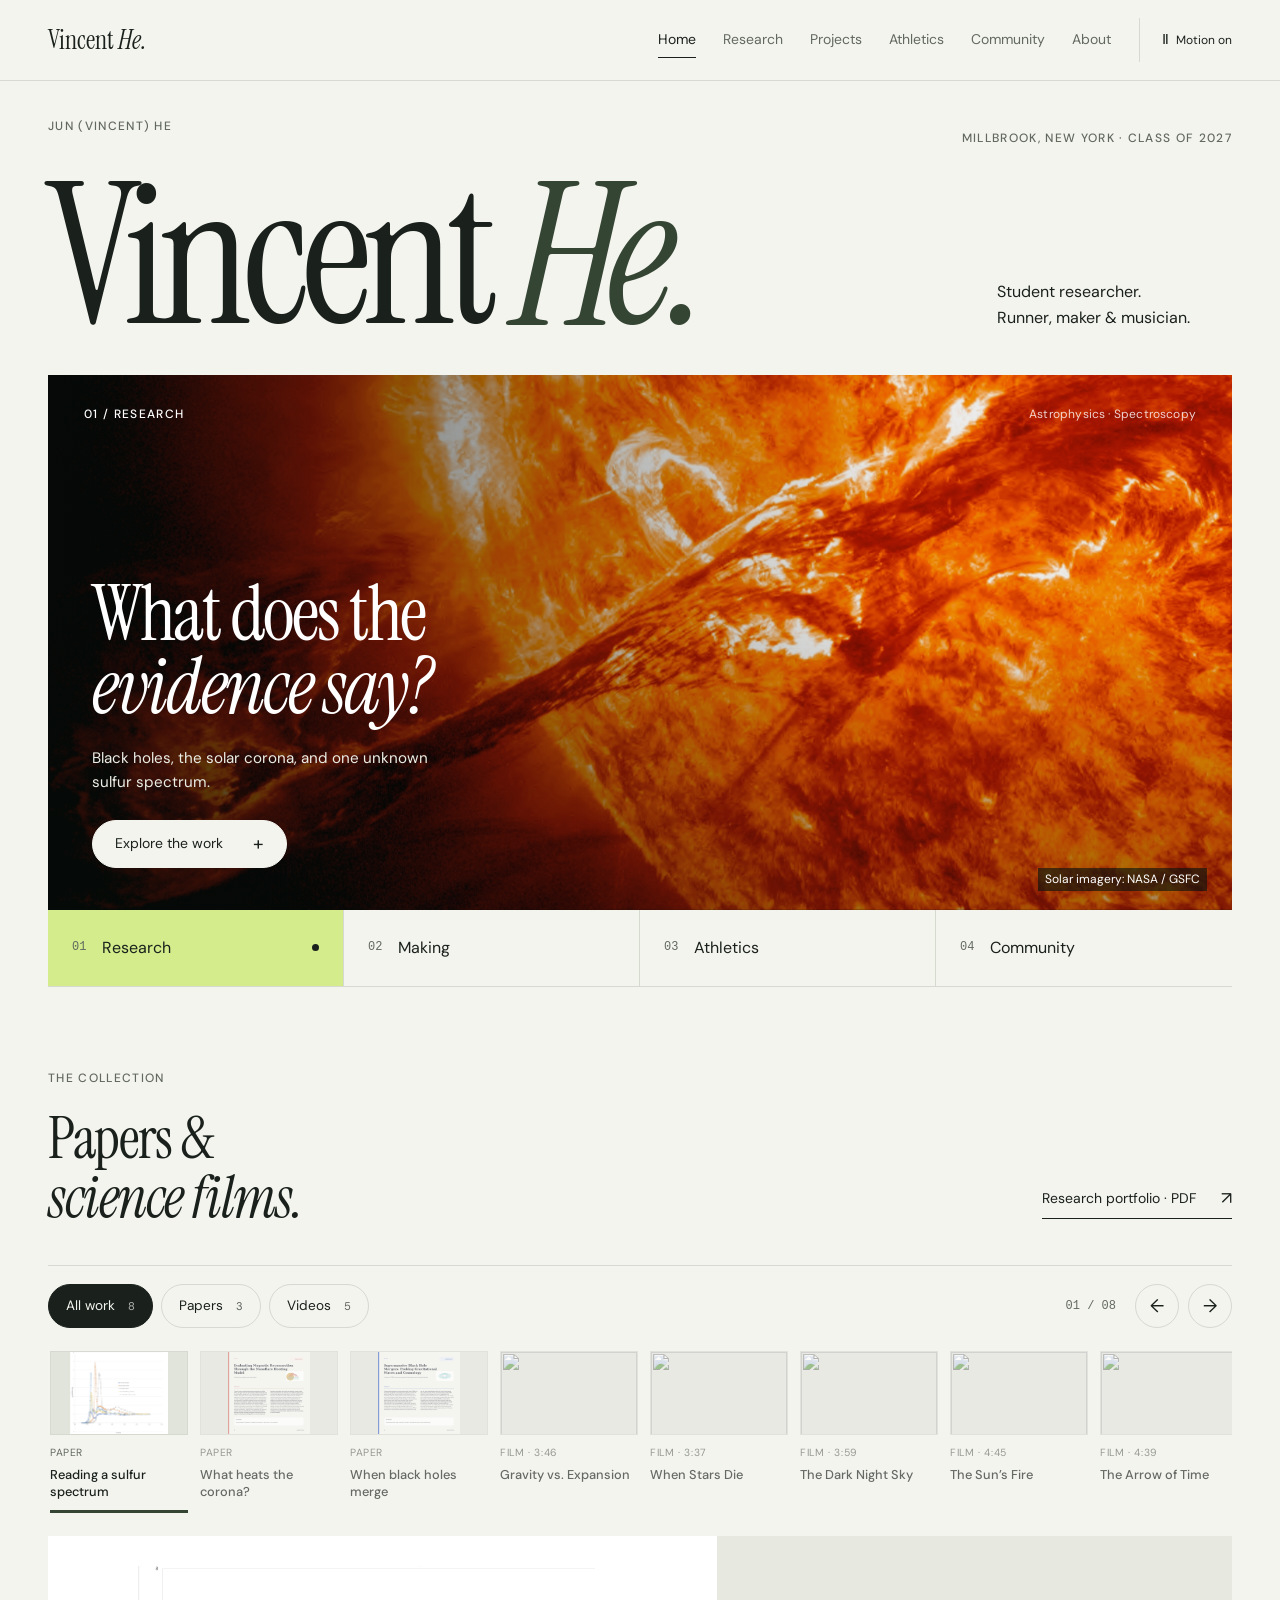
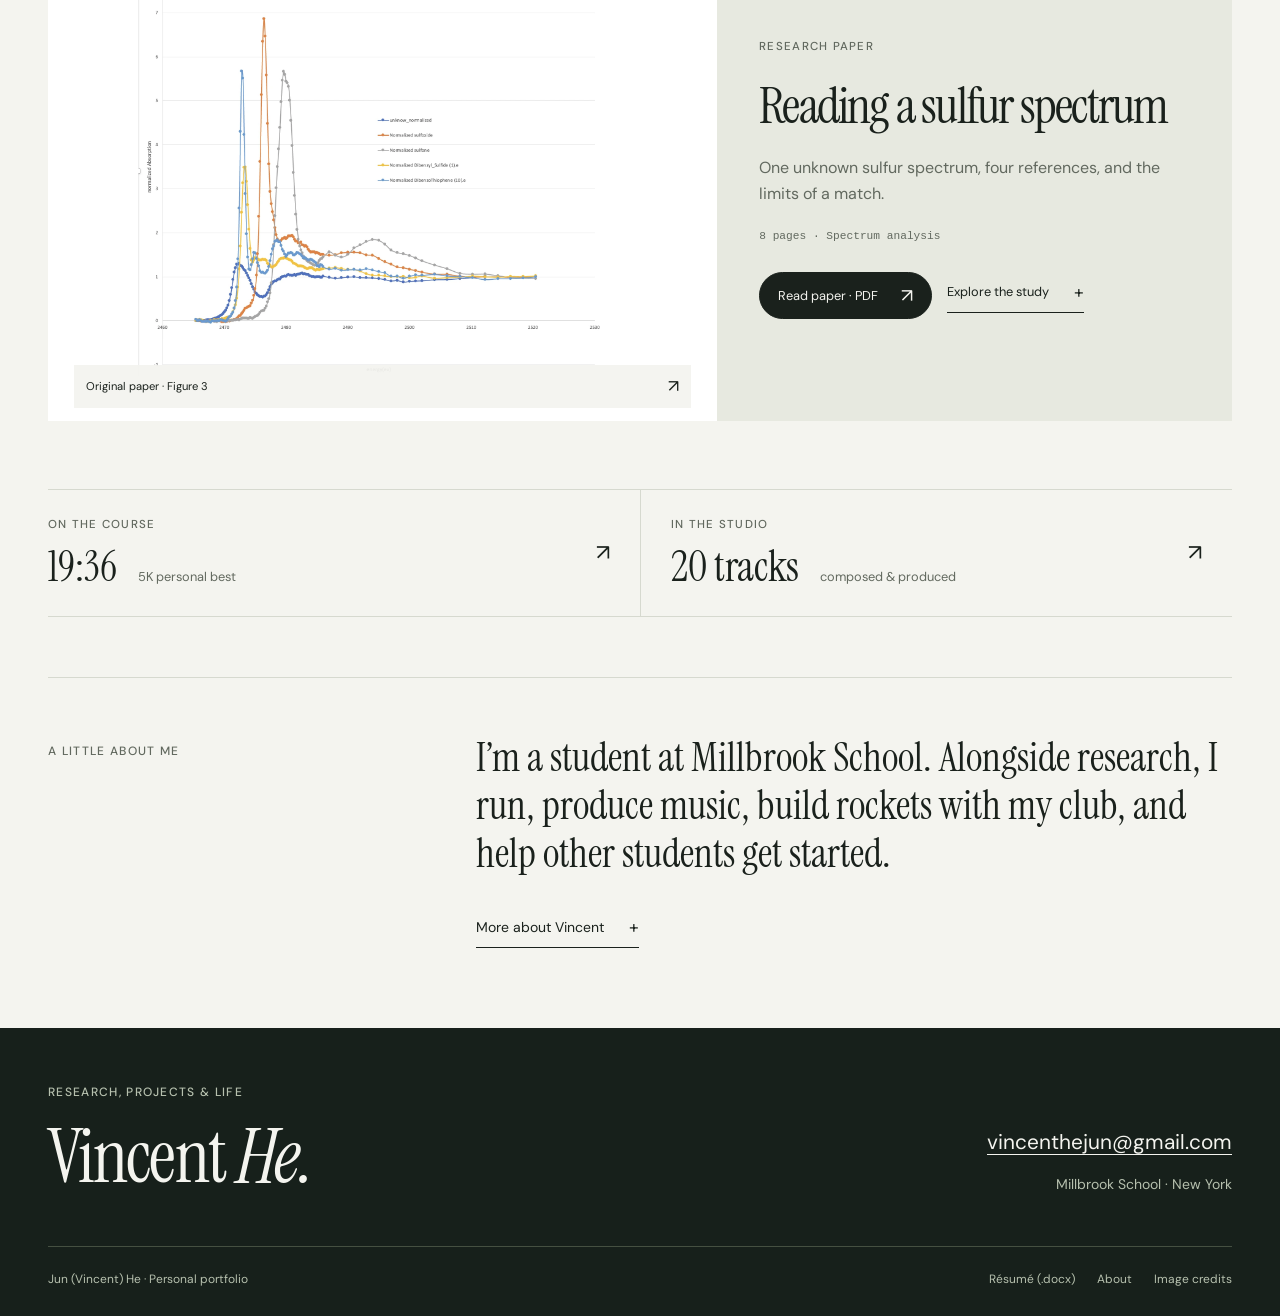
==== index.html @ 483286e5 "Publish Vincent He personal website" ====
<!doctype html>
<html lang="en"><head><meta charset="utf-8"><link rel="canonical" href="https://vincent-he-0525.github.io/"><meta property="og:url" content="https://vincent-he-0525.github.io/"><meta name="viewport" content="width=device-width,initial-scale=1"><meta name="referrer" content="strict-origin-when-cross-origin"><title>Vincent He — Research, Projects &amp; Life</title><meta name="description" content="Student researcher, runner, maker, and musician at Millbrook School. Explore Vincent He’s research, projects, athletics, and community."><meta name="theme-color" content="#17201b"><meta property="og:type" content="website"><meta property="og:title" content="Vincent He — Research, Projects &amp; Life"><meta property="og:description" content="Student researcher, runner, maker, and musician at Millbrook School. Explore Vincent He’s research, projects, athletics, and community."><meta name="twitter:card" content="summary"><meta name="twitter:title" content="Vincent He — Research, Projects &amp; Life"><meta name="twitter:description" content="Student researcher, runner, maker, and musician at Millbrook School. Explore Vincent He’s research, projects, athletics, and community."><link rel="icon" type="image/svg+xml" href="data:image/svg+xml,%3Csvg xmlns='http://www.w3.org/2000/svg' viewBox='0 0 32 32'%3E%3Crect width='32' height='32' fill='%2317201b'/%3E%3Cpath d='M7 8l9 17 9-17h-4l-5 10-5-10z' fill='%23fff'/%3E%3C/svg%3E"><link rel="stylesheet" href="assets/style.css?v=565037174444"><noscript><style>.nav{display:flex}.menu-toggle,.motion-toggle,.world-tabs,.pb-controls,.growth-replay,.process-tabs,.reference-tabs,.reference-hint,.work-rail,.gallery-toolbar,.video-play,.booklet-tabs,.diagnostic-tabs{display:none}.world-panel[hidden]{display:block!important;position:relative;min-height:440px}.world-panel:first-child{position:relative;min-height:440px}.world-stage{height:auto}.process-display [hidden],.reference-panels [hidden]{display:block!important}.reference-panel+.reference-panel{margin-top:20px}.work-panel[hidden],.booklet-pages [hidden],.weight-panels [hidden],.diagnostic-panels [hidden]{display:block!important}.work-panel+.work-panel{margin-top:30px}</style></noscript><script src="assets/main.js?v=88fb0fbd8e21" defer></script></head>
<body class="page-index"><a class="skip" href="#main">Skip to content</a><header class="site-header"><div class="wrap header-inner"><a class="brand" href="index.html" aria-label="Vincent He home">Vincent <span class="brand-mark">He.</span></a><nav id="navigation" class="nav" aria-label="Main navigation"><a href="index.html" aria-current="page">Home</a><a href="research.html">Research</a><a href="projects.html">Projects</a><a href="athletics.html">Athletics</a><a href="community.html">Community</a><a href="about.html">About</a></nav><div class="header-controls"><button class="motion-toggle" aria-pressed="true" aria-label="Motion"><span class="motion-icon" aria-hidden="true">Ⅱ</span>Motion on</button><button class="menu-toggle" aria-expanded="false" aria-controls="navigation">Menu</button></div></div><div class="scroll-progress" aria-hidden="true"></div></header>
<main id="main" class="wrap"><section class="intro-heading">
  <div class="intro-top"><p class="eyebrow">Jun (Vincent) He</p><p class="eyebrow">Millbrook, New York · Class of 2027</p></div>
  <div class="name-row"><h1>Vincent <em>He.</em></h1><p>Student researcher.<br> Runner, maker &amp; musician.</p></div>
</section>
<section class="world-switcher" data-tabs aria-label="Explore Vincent’s work and life">
  <div class="world-tabs" role="tablist" aria-label="Four parts of my life">
    <button id="tab-research" role="tab" aria-controls="world-research" aria-selected="true" tabindex="0"><span>01</span> Research <span class="tab-dot" aria-hidden="true"></span></button>
    <button id="tab-making" role="tab" aria-controls="world-making" aria-selected="false" tabindex="-1"><span>02</span> Making <span class="tab-dot" aria-hidden="true"></span></button>
    <button id="tab-athletics" role="tab" aria-controls="world-athletics" aria-selected="false" tabindex="-1"><span>03</span> Athletics <span class="tab-dot" aria-hidden="true"></span></button>
    <button id="tab-community" role="tab" aria-controls="world-community" aria-selected="false" tabindex="-1"><span>04</span> Community <span class="tab-dot" aria-hidden="true"></span></button>
  </div>
  <div class="world-stage">
    <div class="world-panel research-world" id="world-research" role="tabpanel" aria-labelledby="tab-research" data-panel>
      <img class="stage-image" src="assets/images/sun.jpg" alt="A solar filament erupts from the Sun in an extreme-ultraviolet image from NASA’s Solar Dynamics Observatory." width="1692" height="1342" fetchpriority="high">
      <div class="image-shade"></div><div class="stage-top"><span class="eyebrow">01 / Research</span><span class="stage-location">Astrophysics · Spectroscopy</span></div>
      <div class="stage-copy"><h2>What does the<br><em>evidence say?</em></h2><p>Black holes, the solar corona, and one unknown sulfur spectrum.</p><a class="pill light" href="#work">Explore the work <span aria-hidden="true">+</span></a></div>
      <a class="image-credit" href="https://svs.gsfc.nasa.gov/11095/" target="_blank" rel="noopener noreferrer">Solar imagery: NASA / GSFC</a>
    </div>
    <div class="world-panel making-world" id="world-making" role="tabpanel" aria-labelledby="tab-making" data-panel hidden>
      <img class="stage-image" src="assets/images/music.jpg" alt="Close-up of a synthesizer’s controls; editorial photograph, not Vincent’s equipment." width="1800" height="1200" loading="lazy"><div class="image-shade"></div>
      <div class="stage-top"><span class="eyebrow">02 / Making</span><span class="stage-location">Science media · Music · Rocketry</span></div>
      <div class="stage-copy"><h2>An idea.<br><em>Then a first take.</em></h2><p>Twenty original tracks. Science in pictures and sound. A rocket revised after testing.</p><a class="pill light" href="projects.html">Explore the projects <span aria-hidden="true">+</span></a></div><span class="image-credit">Editorial photograph · Oskar Kadaksoo / Unsplash</span>
    </div>
    <div class="world-panel athletics-world" id="world-athletics" role="tabpanel" aria-labelledby="tab-athletics" data-panel hidden>
      <img class="stage-image" src="assets/images/trail.jpg" alt="A gravel trail through a green forest; editorial photograph, not a documented training location." width="1800" height="1200" loading="lazy"><div class="image-shade"></div>
      <div class="stage-top"><span class="eyebrow">03 / Athletics</span><span class="stage-location">Cross country · Track · Squash</span></div>
      <div class="stage-copy"><h2>24:30.<br><em>Then 19:36.</em></h2><p>Two 5K personal bests, with 4 minutes and 54 seconds between them.</p><a class="pill light" href="athletics.html">Meet the runner <span aria-hidden="true">+</span></a></div><span class="image-credit">Editorial photograph · Cole Freeman / Unsplash</span>
    </div>
    <div class="world-panel community-world" id="world-community" role="tabpanel" aria-labelledby="tab-community" data-panel hidden>
      <div class="stage-top"><span class="eyebrow">04 / Community</span><span class="stage-location">A game is an easy introduction.</span></div>
      <div class="club-preview"><img src="assets/illustrations/card-table.svg" alt="" width="600" height="420" loading="lazy"><div><span>Card Game Club · Founder</span><strong>4 <i aria-hidden="true">→</i><span class="sr-only"> to </span>15</strong><span>members · 2 hours together each week</span></div></div>
      <div class="stage-copy"><h2>Room for<br><em>one more.</em></h2><p>A club I founded. Twelve students mentored. More ways to make people feel at home.</p><a class="pill dark" href="community.html">Meet the community <span aria-hidden="true">+</span></a></div>
    </div>
  </div>

</section>
<section class="work-section" id="work">
  <div class="collection-heading"><div><p class="eyebrow">The collection</p><h2>Papers &amp;<br><em>science films.</em></h2></div><a class="text-link" href="assets/papers/research-portfolio.pdf" target="_blank" rel="noopener noreferrer">Research portfolio · PDF <span aria-hidden="true">↗</span></a></div>
  <div class="work-gallery" data-work-gallery id="home-gallery">
    <div class="gallery-toolbar"><div class="work-filters" role="group" aria-label="Filter the collection"><button type="button" data-work-filter="all" aria-pressed="true">All work <span>8</span></button><button type="button" data-work-filter="paper" aria-pressed="false">Papers <span>3</span></button><button type="button" data-work-filter="video" aria-pressed="false">Videos <span>5</span></button></div><div class="gallery-paging"><span data-work-position aria-live="polite">01 / 08</span><button type="button" data-work-prev aria-label="Previous work">←</button><button type="button" data-work-next aria-label="Next work">→</button></div></div>
    <div class="work-rail" role="tablist" aria-label="Choose a work"><button type="button" class="work-tab" id="home-tab-xanes" role="tab" data-work-kind="paper" aria-controls="home-work-xanes" aria-selected="true" tabindex="0"><img src="assets/research/xanes-spectra.webp" alt="" loading="lazy" referrerpolicy="strict-origin-when-cross-origin"><span class="work-tab-type">Paper</span><strong>Reading a sulfur spectrum</strong></button><button type="button" class="work-tab" id="home-tab-solar" role="tab" data-work-kind="paper" aria-controls="home-work-solar" aria-selected="false" tabindex="-1"><img src="assets/research/portfolio-p4-nanoflare-heating.webp" alt="" loading="lazy" referrerpolicy="strict-origin-when-cross-origin"><span class="work-tab-type">Paper</span><strong>What heats the corona?</strong></button><button type="button" class="work-tab" id="home-tab-black-holes" role="tab" data-work-kind="paper" aria-controls="home-work-black-holes" aria-selected="false" tabindex="-1"><img src="assets/research/portfolio-p3-black-hole-mergers.webp" alt="" loading="lazy" referrerpolicy="strict-origin-when-cross-origin"><span class="work-tab-type">Paper</span><strong>When black holes merge</strong></button><button type="button" class="work-tab" id="home-tab-MFL04ZYWpHE" role="tab" data-work-kind="video" aria-controls="home-work-MFL04ZYWpHE" aria-selected="false" tabindex="-1"><img src="https://i.ytimg.com/vi/MFL04ZYWpHE/hq720.jpg?sqp=-oaymwEXCNAFEJQDSFryq4qpAwkIARUAAIhCGAE=&amp;rs=AOn4CLDVqcHOPNmhjOKudmAHovWBeuISzA" alt="" loading="lazy" referrerpolicy="strict-origin-when-cross-origin"><span class="work-tab-type">Film · 3:46</span><strong>Gravity vs. Expansion</strong></button><button type="button" class="work-tab" id="home-tab-fX_-sJfL0zs" role="tab" data-work-kind="video" aria-controls="home-work-fX_-sJfL0zs" aria-selected="false" tabindex="-1"><img src="https://i.ytimg.com/vi/fX_-sJfL0zs/hq720.jpg?sqp=-oaymwEXCNAFEJQDSFryq4qpAwkIARUAAIhCGAE=&amp;rs=AOn4CLDP_yySkdeO4PRnfxbok_JQVr_d4Q" alt="" loading="lazy" referrerpolicy="strict-origin-when-cross-origin"><span class="work-tab-type">Film · 3:37</span><strong>When Stars Die</strong></button><button type="button" class="work-tab" id="home-tab-S23_kJNcQvM" role="tab" data-work-kind="video" aria-controls="home-work-S23_kJNcQvM" aria-selected="false" tabindex="-1"><img src="https://i.ytimg.com/vi/S23_kJNcQvM/hq720.jpg?sqp=-oaymwEXCNAFEJQDSFryq4qpAwkIARUAAIhCGAE=&amp;rs=AOn4CLD0sfFbQiQGq2eXkObxJfuuKsEz-g" alt="" loading="lazy" referrerpolicy="strict-origin-when-cross-origin"><span class="work-tab-type">Film · 3:59</span><strong>The Dark Night Sky</strong></button><button type="button" class="work-tab" id="home-tab-veRBWvaCELc" role="tab" data-work-kind="video" aria-controls="home-work-veRBWvaCELc" aria-selected="false" tabindex="-1"><img src="https://i.ytimg.com/vi/veRBWvaCELc/hq720.jpg?sqp=-oaymwEXCNAFEJQDSFryq4qpAwkIARUAAIhCGAE=&amp;rs=AOn4CLBQgDtCnrHjPNq9DoUeXlfkCEhEGQ" alt="" loading="lazy" referrerpolicy="strict-origin-when-cross-origin"><span class="work-tab-type">Film · 4:45</span><strong>The Sun’s Fire</strong></button><button type="button" class="work-tab" id="home-tab-xz0bvIJrhag" role="tab" data-work-kind="video" aria-controls="home-work-xz0bvIJrhag" aria-selected="false" tabindex="-1"><img src="https://i.ytimg.com/vi/xz0bvIJrhag/hq720.jpg?sqp=-oaymwEXCNAFEJQDSFryq4qpAwkIARUAAIhCGAE=&amp;rs=AOn4CLCVygusqlDQN9s4i3fcFXf5eKbfQA" alt="" loading="lazy" referrerpolicy="strict-origin-when-cross-origin"><span class="work-tab-type">Film · 4:39</span><strong>The Arrow of Time</strong></button></div>
    <div class="work-stage"><div class="work-panel paper-work" id="home-work-xanes" role="tabpanel" aria-labelledby="home-tab-xanes" tabindex="0">
      <div class="work-media plot-media"><a class="paper-preview" href="research-xanes.html" aria-label="Explore Reading a sulfur spectrum"><img src="assets/research/xanes-spectra.webp" alt="Normalized spectra reproduced from Figure 3 of Vincent’s XANES paper." loading="lazy"><span class="preview-cue">Original paper · Figure 3 <b aria-hidden="true">↗</b></span></a></div>
      <div class="work-copy"><p class="eyebrow">Research paper</p><h3>Reading a sulfur spectrum</h3><p>One unknown sulfur spectrum, four references, and the limits of a match.</p><span class="work-meta">8 pages · Spectrum analysis</span><div class="work-actions"><a class="pill dark" href="assets/papers/xanes.pdf" target="_blank" rel="noopener noreferrer">Read paper · PDF <span aria-hidden="true">↗</span></a><a class="text-link" href="research-xanes.html">Explore the study <span aria-hidden="true">+</span></a></div></div>
    </div><div class="work-panel paper-work" id="home-work-solar" role="tabpanel" aria-labelledby="home-tab-solar" tabindex="0" hidden>
      <div class="work-media "><a class="paper-preview" href="research-solar.html" aria-label="Explore What heats the corona?"><img src="assets/research/portfolio-p4-nanoflare-heating.webp" alt="Original research portfolio page for What heats the corona?." loading="lazy"><span class="preview-cue">Research portfolio · Original page <b aria-hidden="true">↗</b></span></a></div>
      <div class="work-copy"><p class="eyebrow">Research paper</p><h3>What heats the corona?</h3><p>Three studies connect predicted nanoflares with the Sun’s observed heating and cooling.</p><span class="work-meta">8 pages · Evidence review</span><div class="work-actions"><a class="pill dark" href="assets/papers/solar.pdf" target="_blank" rel="noopener noreferrer">Read paper · PDF <span aria-hidden="true">↗</span></a><a class="text-link" href="research-solar.html">Explore the study <span aria-hidden="true">+</span></a></div></div>
    </div><div class="work-panel paper-work" id="home-work-black-holes" role="tabpanel" aria-labelledby="home-tab-black-holes" tabindex="0" hidden>
      <div class="work-media "><a class="paper-preview" href="research-black-holes.html" aria-label="Explore When black holes merge"><img src="assets/research/portfolio-p3-black-hole-mergers.webp" alt="Original research portfolio page for When black holes merge." loading="lazy"><span class="preview-cue">Research portfolio · Original page <b aria-hidden="true">↗</b></span></a></div>
      <div class="work-copy"><p class="eyebrow">Research paper</p><h3>When black holes merge</h3><p>Black-hole mergers, gravitational waves, and the search for complementary signals.</p><span class="work-meta">6 pages · Literature review</span><div class="work-actions"><a class="pill dark" href="assets/papers/black-holes.pdf" target="_blank" rel="noopener noreferrer">Read paper · PDF <span aria-hidden="true">↗</span></a><a class="text-link" href="research-black-holes.html">Explore the study <span aria-hidden="true">+</span></a></div></div>
    </div><div class="work-panel video-work" id="home-work-MFL04ZYWpHE" role="tabpanel" aria-labelledby="home-tab-MFL04ZYWpHE" tabindex="0" hidden>
      <div class="work-media "><div class="video-frame" data-video-frame><img src="https://i.ytimg.com/vi/MFL04ZYWpHE/hq720.jpg?sqp=-oaymwEXCNAFEJQDSFryq4qpAwkIARUAAIhCGAE=&amp;rs=AOn4CLDVqcHOPNmhjOKudmAHovWBeuISzA" alt="YouTube cover for Episode 5 : “Why Doesn’t the Universe Collapse? The Mystery of Gravity vs. Expansion”" loading="lazy" referrerpolicy="strict-origin-when-cross-origin"><button type="button" class="video-play" data-video-id="MFL04ZYWpHE" data-video-title="Gravity vs. Expansion" aria-label="Play Gravity vs. Expansion"><span aria-hidden="true">▶</span> Play film</button></div></div>
      <div class="work-copy"><p class="eyebrow">Nebula Mind / Science film</p><h3>Gravity vs. Expansion</h3><p>Why the universe expands despite gravity.</p><span class="work-meta">3:46 · Cosmology</span><div class="work-actions"><a class="pill light" href="https://www.youtube.com/watch?v=MFL04ZYWpHE" target="_blank" rel="noopener noreferrer">Watch on YouTube <span aria-hidden="true">↗</span></a><a class="text-link" href="https://www.youtube.com/@astrophysics-r5o" target="_blank" rel="noopener noreferrer">Visit the channel <span aria-hidden="true">↗</span></a></div></div>
    </div><div class="work-panel video-work" id="home-work-fX_-sJfL0zs" role="tabpanel" aria-labelledby="home-tab-fX_-sJfL0zs" tabindex="0" hidden>
      <div class="work-media "><div class="video-frame" data-video-frame><img src="https://i.ytimg.com/vi/fX_-sJfL0zs/hq720.jpg?sqp=-oaymwEXCNAFEJQDSFryq4qpAwkIARUAAIhCGAE=&amp;rs=AOn4CLDP_yySkdeO4PRnfxbok_JQVr_d4Q" alt="YouTube cover for Episode 4: When Stars Remember Their Own Death" loading="lazy" referrerpolicy="strict-origin-when-cross-origin"><button type="button" class="video-play" data-video-id="fX_-sJfL0zs" data-video-title="When Stars Die" aria-label="Play When Stars Die"><span aria-hidden="true">▶</span> Play film</button></div></div>
      <div class="work-copy"><p class="eyebrow">Nebula Mind / Science film</p><h3>When Stars Die</h3><p>Stellar death, cosmic cycles, and what remains.</p><span class="work-meta">3:37 · Stellar evolution</span><div class="work-actions"><a class="pill light" href="https://www.youtube.com/watch?v=fX_-sJfL0zs" target="_blank" rel="noopener noreferrer">Watch on YouTube <span aria-hidden="true">↗</span></a><a class="text-link" href="https://www.youtube.com/@astrophysics-r5o" target="_blank" rel="noopener noreferrer">Visit the channel <span aria-hidden="true">↗</span></a></div></div>
    </div><div class="work-panel video-work" id="home-work-S23_kJNcQvM" role="tabpanel" aria-labelledby="home-tab-S23_kJNcQvM" tabindex="0" hidden>
      <div class="work-media "><div class="video-frame" data-video-frame><img src="https://i.ytimg.com/vi/S23_kJNcQvM/hq720.jpg?sqp=-oaymwEXCNAFEJQDSFryq4qpAwkIARUAAIhCGAE=&amp;rs=AOn4CLD0sfFbQiQGq2eXkObxJfuuKsEz-g" alt="YouTube cover for Episode 3: The Darkness Between the Stars-----Olbers’ Paradox" loading="lazy" referrerpolicy="strict-origin-when-cross-origin"><button type="button" class="video-play" data-video-id="S23_kJNcQvM" data-video-title="The Dark Night Sky" aria-label="Play The Dark Night Sky"><span aria-hidden="true">▶</span> Play film</button></div></div>
      <div class="work-copy"><p class="eyebrow">Nebula Mind / Science film</p><h3>The Dark Night Sky</h3><p>Olbers’ paradox and an expanding universe.</p><span class="work-meta">3:59 · Cosmology</span><div class="work-actions"><a class="pill light" href="https://www.youtube.com/watch?v=S23_kJNcQvM" target="_blank" rel="noopener noreferrer">Watch on YouTube <span aria-hidden="true">↗</span></a><a class="text-link" href="https://www.youtube.com/@astrophysics-r5o" target="_blank" rel="noopener noreferrer">Visit the channel <span aria-hidden="true">↗</span></a></div></div>
    </div><div class="work-panel video-work" id="home-work-veRBWvaCELc" role="tabpanel" aria-labelledby="home-tab-veRBWvaCELc" tabindex="0" hidden>
      <div class="work-media "><div class="video-frame" data-video-frame><img src="https://i.ytimg.com/vi/veRBWvaCELc/hq720.jpg?sqp=-oaymwEXCNAFEJQDSFryq4qpAwkIARUAAIhCGAE=&amp;rs=AOn4CLBQgDtCnrHjPNq9DoUeXlfkCEhEGQ" alt="YouTube cover for Episode 2: Where Does the Sun’s Fire Come From? | Looking Up Thinking Deep Ep. 2" loading="lazy" referrerpolicy="strict-origin-when-cross-origin"><button type="button" class="video-play" data-video-id="veRBWvaCELc" data-video-title="The Sun’s Fire" aria-label="Play The Sun’s Fire"><span aria-hidden="true">▶</span> Play film</button></div></div>
      <div class="work-copy"><p class="eyebrow">Nebula Mind / Science film</p><h3>The Sun’s Fire</h3><p>How nuclear fusion powers our nearest star.</p><span class="work-meta">4:45 · Solar physics</span><div class="work-actions"><a class="pill light" href="https://www.youtube.com/watch?v=veRBWvaCELc" target="_blank" rel="noopener noreferrer">Watch on YouTube <span aria-hidden="true">↗</span></a><a class="text-link" href="https://www.youtube.com/@astrophysics-r5o" target="_blank" rel="noopener noreferrer">Visit the channel <span aria-hidden="true">↗</span></a></div></div>
    </div><div class="work-panel video-work" id="home-work-xz0bvIJrhag" role="tabpanel" aria-labelledby="home-tab-xz0bvIJrhag" tabindex="0" hidden>
      <div class="work-media "><div class="video-frame" data-video-frame><img src="https://i.ytimg.com/vi/xz0bvIJrhag/hq720.jpg?sqp=-oaymwEXCNAFEJQDSFryq4qpAwkIARUAAIhCGAE=&amp;rs=AOn4CLCVygusqlDQN9s4i3fcFXf5eKbfQA" alt="YouTube cover for Episode 1: Time Beneath the Stars: A Journey Through Entropy and Thought" loading="lazy" referrerpolicy="strict-origin-when-cross-origin"><button type="button" class="video-play" data-video-id="xz0bvIJrhag" data-video-title="The Arrow of Time" aria-label="Play The Arrow of Time"><span aria-hidden="true">▶</span> Play film</button></div></div>
      <div class="work-copy"><p class="eyebrow">Nebula Mind / Science film</p><h3>The Arrow of Time</h3><p>Entropy, causality, and why time moves forward.</p><span class="work-meta">4:39 · Entropy</span><div class="work-actions"><a class="pill light" href="https://www.youtube.com/watch?v=xz0bvIJrhag" target="_blank" rel="noopener noreferrer">Watch on YouTube <span aria-hidden="true">↗</span></a><a class="text-link" href="https://www.youtube.com/@astrophysics-r5o" target="_blank" rel="noopener noreferrer">Visit the channel <span aria-hidden="true">↗</span></a></div></div>
    </div></div>
  </div>
</section>
<section class="life-links" aria-label="Beyond the research"><a href="athletics.html"><span class="eyebrow">On the course</span><strong>19:36 <small>5K personal best</small></strong><span aria-hidden="true">↗</span></a><a href="projects.html#music"><span class="eyebrow">In the studio</span><strong>20 tracks <small>composed &amp; produced</small></strong><span aria-hidden="true">↗</span></a></section>
<section class="home-note" data-reveal><span class="eyebrow">A little about me</span><p>I’m a student at Millbrook School. Alongside research, I run, produce music, build rockets with my club, and help other students get started.</p><a class="text-link" href="about.html">More about Vincent <span aria-hidden="true">+</span></a></section>
</main><footer class="site-footer"><div class="wrap"><div class="footer-main"><div><p class="eyebrow">Research, projects &amp; life</p><h2>Vincent <em>He.</em></h2></div><div class="footer-contact"><a href="mailto:vincenthejun@gmail.com">vincenthejun@gmail.com</a><p>Millbrook School · New York</p></div></div><div class="footer-inner"><span>Jun (Vincent) He · Personal portfolio</span><div class="footer-links"><a href="assets/vincent-he-resume.docx" download>Résumé (.docx)</a><a href="about.html">About</a><a href="about.html#image-credits">Image credits</a></div></div></div></footer></body></html>
---- assets/style.css ----
@font-face{font-family:DM Sans;src:url('fonts/dm-sans-400.ttf') format('truetype');font-style:normal;font-weight:400;font-display:swap}@font-face{font-family:DM Sans;src:url('fonts/dm-sans-500.ttf') format('truetype');font-style:normal;font-weight:500;font-display:swap}@font-face{font-family:DM Sans;src:url('fonts/dm-sans-600.ttf') format('truetype');font-style:normal;font-weight:600;font-display:swap}@font-face{font-family:Instrument Serif;src:url('fonts/instrument-serif-normal.ttf') format('truetype');font-style:normal;font-weight:400;font-display:swap}@font-face{font-family:Instrument Serif;src:url('fonts/instrument-serif-italic.ttf') format('truetype');font-style:italic;font-weight:400;font-display:swap}
:root{--paper:#f4f4ef;--white:#fff;--ink:#1a211c;--muted:#62695f;--line:#d6d9cf;--accent:#d4ec8b;--green:#354534;--dark:#17201b;--serif:'Instrument Serif',Georgia,serif;--sans:'DM Sans',Arial,sans-serif;--mono:ui-monospace,SFMono-Regular,Consolas,monospace}
*{box-sizing:border-box}html{scroll-behavior:smooth;scroll-padding-top:100px}body{margin:0;color:var(--ink);background:var(--paper);font-family:var(--sans);font-size:16px;line-height:1.65;-webkit-font-smoothing:antialiased}h1,h2,h3,p,figure{margin:0}h1,h2,h3{font-weight:400;line-height:1.02}h1,h2{font-family:var(--serif);letter-spacing:-.025em}h3{font-family:var(--sans);letter-spacing:-.035em}p+p{margin-top:1em}h2{font-size:clamp(2.75rem,5vw,5rem)}em{font-weight:400}a{color:inherit;text-underline-offset:5px;text-decoration-thickness:1px}button{font:inherit;color:inherit;cursor:pointer}img{display:block;width:100%;height:100%;object-fit:cover}button,a,input{touch-action:manipulation;-webkit-tap-highlight-color:transparent}a:focus-visible,button:focus-visible,summary:focus-visible{outline:2px solid #66843c;outline-offset:6px}button:disabled{cursor:default}::selection{background:var(--accent);color:var(--ink)}[hidden]{display:none!important}.wrap{width:min(1360px,calc(100% - 96px));margin:auto}.skip{position:fixed;top:-80px;left:20px;background:var(--white);padding:10px 20px;z-index:200}.skip:focus{top:10px}.site-header{position:sticky;top:0;background:rgba(244,244,239,.96);backdrop-filter:blur(16px);z-index:50;border-bottom:1px solid var(--line)}.header-inner{display:flex;align-items:center;min-height:80px;gap:28px}.brand{font:1.65rem var(--serif);text-decoration:none;white-space:nowrap;margin-right:auto}.brand-mark{font-style:italic}.nav{display:flex;align-items:center;gap:27px}.nav a{font-size:.875rem;text-decoration:none;color:var(--muted);padding:12px 0;position:relative;white-space:nowrap}.nav a:after{content:'';position:absolute;left:0;bottom:6px;width:100%;height:1px;background:var(--ink);transform:scaleX(0);transform-origin:left;transition:transform .25s}.nav a:hover:after,.nav a[aria-current=page]:after{transform:scaleX(1)}.nav a[aria-current=page]{color:var(--ink)}.header-controls{display:flex;gap:15px;align-items:center}.motion-toggle{background:none;border:0;border-left:1px solid var(--line);padding:8px 0 8px 22px;font-size:.75rem;min-height:44px;white-space:nowrap}.motion-icon{display:inline-block;margin-right:7px;font-size:.9rem}.menu-toggle{display:none;min-height:44px;background:none;border:0;padding:10px 5px;font-size:.875rem}.scroll-progress{position:absolute;bottom:-1px;left:0;height:2px;background:var(--green);width:100%;transform:scaleX(0);transform-origin:left;pointer-events:none}.eyebrow{text-transform:uppercase;font-size:.75rem;letter-spacing:.11em;line-height:1.5;font-weight:500}.intro-heading{padding:36px 0 35px}.intro-top{display:flex;justify-content:space-between;color:var(--muted)}.name-row{display:flex;align-items:flex-end;justify-content:space-between;gap:45px;margin-top:27px}.name-row h1{font-size:clamp(6rem,15.4vw,14rem);line-height:.84;white-space:nowrap;letter-spacing:-.045em}.name-row h1 em{color:var(--green)}.name-row>p{font-size:1rem;line-height:1.65;min-width:235px;padding-bottom:8px}.world-stage{position:relative;height:535px;overflow:hidden;background:#121513}.world-panel{position:absolute;inset:0;isolation:isolate;color:#fff}.stage-image{position:absolute;inset:0;z-index:-3;object-position:center 43%;will-change:transform}.research-world .stage-image{object-position:center 40%}.image-shade{position:absolute;inset:0;z-index:-2;background:linear-gradient(90deg,rgba(7,12,9,.72),rgba(7,12,9,.08) 72%),linear-gradient(0deg,rgba(7,12,9,.3),transparent 55%)}.stage-top{display:flex;justify-content:space-between;align-items:center;gap:25px;position:absolute;left:36px;right:36px;top:30px;z-index:2}.stage-top .eyebrow{font-size:.75rem}.stage-location{font-size:.75rem;letter-spacing:.015em;opacity:.8}.stage-copy{position:absolute;left:44px;bottom:42px;max-width:620px}.stage-copy h2{font-size:clamp(3.2rem,6vw,5.7rem);line-height:.96;letter-spacing:-.03em}.stage-copy>p{margin-top:21px;max-width:365px;font-size:.95rem;line-height:1.6;color:#ebeee5}.pill{display:inline-flex;align-items:center;justify-content:space-between;gap:30px;min-height:48px;border-radius:40px;padding:10px 22px;text-decoration:none;font-size:.875rem;border:1px solid currentColor;transition:background .25s,color .25s,transform .25s}.pill span{font-size:1.2rem;line-height:1}.pill.light{color:var(--ink);background:var(--paper);border-color:var(--paper)}.pill.dark{color:var(--paper);background:var(--ink);border-color:var(--ink)}.pill.outline{background:none}.pill:hover{transform:translateY(-2px)}.pill.dark:hover{background:#3a4b31}.pill.light:hover{background:var(--accent);border-color:var(--accent)}.stage-copy .pill{margin-top:25px}.image-credit{position:absolute;bottom:19px;right:25px;color:#fff9;font-size:.75rem;line-height:1.4;text-decoration:none;max-width:45%;text-align:right;z-index:3}.image-credit:hover{color:white}.world-tabs{display:grid;grid-template-columns:repeat(4,1fr);border-bottom:1px solid var(--line)}.world-tabs button{display:flex;align-items:center;gap:16px;padding:25px 24px;border:0;border-right:1px solid var(--line);background:none;text-align:left;font-size:1rem;position:relative;transition:background .25s}.world-tabs button:last-child{border-right:0}.world-tabs button>span:first-child{font-family:var(--mono);font-size:.75rem;color:var(--muted)}.world-tabs button[aria-selected=true]{background:var(--accent)}.tab-dot{margin-left:auto;width:7px;height:7px;border-radius:50%;background:currentColor;opacity:0;transition:opacity .25s}.world-tabs button[aria-selected=true] .tab-dot{opacity:1}.community-world{background:var(--accent);color:var(--ink)}.community-world .stage-copy>p{color:var(--green)}.member-visual{position:absolute;right:7%;top:23%;width:35%}.member-grid{display:grid;grid-template-columns:repeat(5,1fr);gap:17px}.member-grid i{display:block;aspect-ratio:1;border:1px solid #6a7b47;border-radius:50%;position:relative;background:rgba(48,66,28,.14);transition:background .55s,transform .55s,opacity .55s}.member-grid i:nth-child(-n+4){background:var(--ink);border-color:var(--ink)}.member-visual p{font-size:.75rem;display:flex;justify-content:space-between;margin-top:22px}.motion-on .world-switcher.in-view .world-panel:not([hidden]) .stage-image{animation:slow-pan 22s ease-in-out infinite alternate}.motion-on .world-panel:not([hidden]) .member-grid i{animation:member-arrive .6s both;animation-delay:calc(var(--i)*.055s)}@keyframes slow-pan{from{transform:scale(1.02) translate3d(0,0,0)}to{transform:scale(1.095) translate3d(-.7%,.6%,0)}}@keyframes member-arrive{from{opacity:0;transform:scale(.7)}to{opacity:1;transform:scale(1)}}
.focus-section{padding:105px 0 95px}.section-heading{display:flex;justify-content:space-between;gap:40px;align-items:flex-start;margin-bottom:44px}.section-heading>.eyebrow{padding-top:10px;min-width:210px;color:var(--muted)}.section-heading h2{max-width:760px;flex:1}.focus-grid{display:grid;grid-template-columns:1.25fr 1fr;gap:24px}.spectrum-feature,.pb-card{padding:34px;min-height:480px}.spectrum-feature{background:#e7e9e0}.feature-top{display:flex;justify-content:space-between;gap:20px;align-items:center}.tiny-tag{font-size:.75rem;color:var(--muted)}.spectrum-feature h3{font:3.5rem/.98 var(--serif);margin-top:38px;letter-spacing:-.025em}.reference-set{display:grid;grid-template-columns:repeat(4,1fr);margin:32px 0 22px;gap:8px}.reference-set>:is(span,button){display:flex;align-items:center;justify-content:center;min-height:70px;text-align:center;border:1px solid #bdc4b5;font-size:.8rem;line-height:1.45}.reference-set>span:first-child{background:var(--green);color:white;border-color:var(--green)}.fit-result{padding:20px 0;border-top:1px solid #bec5b6;display:grid;gap:7px}.fit-result .eyebrow{font-size:.75rem;color:var(--muted)}.fit-result strong{font-size:1.15rem;font-weight:500}.fit-result strong span{font-family:var(--mono);font-size:.75rem;margin-left:12px;color:var(--muted)}.spectrum-feature>p{color:var(--muted);max-width:390px;font-size:1rem}.text-link{display:inline-flex;align-items:center;justify-content:space-between;gap:25px;font-size:.875rem;text-decoration:none;border-bottom:1px solid currentColor;padding:7px 0;line-height:1.5}.text-link>span{font-size:1.1rem}.text-link:hover>span{transform:rotate(90deg)}.spectrum-feature .text-link,.pb-card .text-link{margin-top:22px}.pb-card{background:var(--dark);color:var(--paper);display:flex;flex-direction:column;justify-content:space-between}.pb-card .tiny-tag{color:#b6c0ae}.pb-display{padding:38px 0 30px;display:flex;justify-content:space-between;align-items:end;gap:14px}.pb-display [data-pb-time]{font-family:var(--serif);font-size:clamp(5rem,8.5vw,8rem);line-height:.85;letter-spacing:-.025em;font-variant-numeric:lining-nums tabular-nums}.pb-unit{font-size:.75rem;color:#b6c0ae;padding-bottom:5px}.pb-bars{display:grid;gap:22px}.pb-bars>div>span{display:flex;justify-content:space-between;font-size:.75rem;color:#b6c0ae;margin-bottom:7px}.pb-bars b{font-weight:400;color:var(--paper)}.pb-bars i{display:block;width:var(--length);height:7px;background:#51604d;transform-origin:left}.pb-bars>div:last-child i{background:var(--accent)}.pb-controls{display:flex;gap:7px;flex-wrap:wrap;margin-top:25px}.pb-controls button{background:none;color:#c0c7bb;border:1px solid #63705d;font-size:.75rem;padding:9px 12px;min-height:40px}.pb-controls button[aria-pressed=true]{background:var(--accent);border-color:var(--accent);color:var(--ink)}.pb-controls [data-pb-replay]{border-color:transparent;padding-left:0;margin-left:auto;text-decoration:underline;text-underline-offset:4px}.pb-card .text-link{align-self:flex-start}.making-feature{display:grid;grid-template-columns:1.2fr 1fr;min-height:565px;background:#e8e9e1;margin-bottom:95px}.making-image{position:relative;overflow:hidden;min-height:500px}.making-copy{padding:55px 50px;align-self:center}.making-copy .eyebrow{color:var(--muted);margin-bottom:30px}.making-copy h2{font-size:clamp(3.5rem,5vw,5rem)}.making-copy>p:not(.eyebrow){font-size:1rem;margin-top:28px;color:var(--muted);max-width:365px}.making-copy .pill{margin-top:30px}.home-note{display:grid;grid-template-columns:1fr 2fr;gap:10px 50px;padding:55px 0 80px;border-top:1px solid var(--line)}.home-note>.eyebrow{color:var(--muted);padding-top:9px}.home-note>p{font:2.5rem/1.2 var(--serif);max-width:850px}.home-note .text-link{grid-column:2;justify-self:start;margin-top:20px}.site-footer{background:var(--dark);color:var(--paper);padding:55px 0 26px}.footer-main{display:flex;justify-content:space-between;gap:40px;align-items:end;padding-bottom:50px}.footer-main h2{font-size:4.7rem}.footer-main .eyebrow{color:#b6c0ae;margin-bottom:18px}.footer-contact{text-align:right}.footer-contact>a{font-size:1.3rem;overflow-wrap:anywhere}.footer-contact p{font-size:.875rem;color:#b6c0ae;margin-top:14px}.footer-inner{border-top:1px solid #455041;padding-top:23px;display:flex;align-items:center;justify-content:space-between;gap:20px;font-size:.75rem;color:#b6c0ae}.footer-links{display:flex;gap:22px}.footer-links a{text-decoration:none}.page-hero{padding:66px 0 60px;max-width:1020px}.page-hero .eyebrow{color:var(--muted);margin-bottom:25px}.page-hero h1{font-size:clamp(4.5rem,9vw,8.5rem);line-height:.98}.page-hero .lead{font-size:1.15rem;line-height:1.65;color:var(--muted);max-width:630px;margin-top:28px}.page-intro{display:grid;grid-template-columns:1.3fr 1fr;align-items:end;gap:65px;padding:68px 0 58px}.page-intro .eyebrow{color:var(--muted);margin-bottom:25px}.page-intro h1{font-size:clamp(5rem,10vw,9rem);line-height:.92}.page-intro>.lead{font-size:1.05rem;line-height:1.7;max-width:470px;color:var(--muted)}.wide-image{height:430px;position:relative;overflow:hidden;margin-bottom:65px;background:var(--dark)}.wide-image .image-credit{max-width:80%}.wide-image img{object-position:center 48%}.project-section{display:grid;grid-template-columns:280px 1fr;gap:65px;padding:60px 0;border-top:1px solid var(--line)}.project-aside{position:sticky;top:110px;align-self:start}.project-aside>.eyebrow{color:var(--muted)}.project-aside h2{font-size:3.2rem;line-height:1.03;margin-top:20px}.project-aside p:not(.eyebrow){font-size:.875rem;color:var(--muted);margin-top:24px}.lead{font-size:1.15rem;line-height:1.65;color:var(--muted)}.stats{display:grid;grid-template-columns:repeat(3,1fr);gap:24px;margin:34px 0}.stat{border-top:1px solid var(--line);padding-top:20px}.stat strong{font:3.7rem/1 var(--serif);letter-spacing:-.035em;font-variant-numeric:lining-nums;display:block}.stat span{font-size:.875rem;color:var(--muted);display:block;margin-top:12px}.content-grid,.learning-grid,.milestones{display:grid;grid-template-columns:1fr 1fr;gap:30px;margin-top:30px}.content-block{padding-top:23px;border-top:1px solid var(--line)}.content-block h3,.milestones h3{font-size:1.15rem;line-height:1.35;margin-bottom:15px}.content-block p,.milestones p,.learning-grid p{font-size:1rem;line-height:1.7;color:var(--muted)}.learning-grid h3{font-size:1.4rem;margin:15px 0;line-height:1.3}.section{border-top:1px solid var(--line);padding:65px 0}.section-head{display:flex;align-items:end;justify-content:space-between;margin-bottom:30px;gap:40px}.section-head .eyebrow{color:var(--muted);margin-bottom:16px}.module-list{list-style:none;counter-reset:modules;margin:30px 0;padding:0;display:flex;flex-wrap:wrap;gap:12px}.module-list li{counter-increment:modules;display:flex;align-items:center;gap:15px;padding:16px 20px;background:#e7e9e0;font-size:.875rem}.module-list li:before{content:'0'counter(modules);font-size:.75rem;color:var(--muted)}.projects-intro-image{max-height:430px;object-position:center 60%}.project-accordion{border-top:1px solid var(--line)}.project-accordion details{border-bottom:1px solid var(--line)}.project-accordion summary{list-style:none;display:grid;grid-template-columns:60px 1fr 180px 35px;align-items:center;gap:20px;padding:32px 0;cursor:pointer}.project-accordion summary::-webkit-details-marker{display:none}.project-accordion summary .number{font: .75rem var(--mono);color:var(--muted)}.project-accordion summary h2{font-size:3.3rem}.project-accordion summary .sub{font-size:.875rem;color:var(--muted)}.project-accordion summary .expand{font:2rem var(--serif);transition:transform .25s;text-align:center}.project-accordion details[open] summary .expand{transform:rotate(45deg)}.accordion-content{padding:0 0 50px 80px;max-width:1070px}.project-accordion details[open] summary h2{font-style:italic}.project-accordion .lead{max-width:780px}.project-accordion .content-grid{margin-top:20px}.section-end{height:80px}.track-panel{background:var(--accent);padding:40px;margin:35px 0}.track-panel .eyebrow{color:var(--green)}.track-panel .wide-number{font:6.5rem/.9 var(--serif);margin:25px 0}.track-panel .wide-number small{font:1rem var(--sans);display:block;margin-top:15px}.athletics-lead{display:grid;grid-template-columns:1.2fr 1fr;margin-bottom:65px;min-height:530px}.athletics-lead .trail-frame{position:relative;min-height:530px;overflow:hidden}.athletics-lead .trail-frame>span{position:absolute;bottom:25px;left:30px;font:7rem/1 var(--serif);color:var(--paper)}.athletics-lead .pb-card{padding:35px}.pb-caption{font-size:.75rem;color:#b6c0ae;margin-top:16px}.athletic-footer{display:grid;grid-template-columns:1fr 1fr;gap:25px;margin:35px 0 85px}.athletic-tile{padding:40px;background:#e7e9e0}.athletic-tile .stat-number{font:7rem/.9 var(--serif);margin:35px 0 25px;letter-spacing:-.045em}.athletic-tile h2{font-size:3rem}.athletic-tile p:not(.eyebrow){font-size:1rem;color:var(--muted);margin-top:20px;max-width:440px}.athletic-tile:last-child{background:var(--green);color:var(--paper)}.athletic-tile:last-child p{color:#d8ded0}.community-hero{display:grid;grid-template-columns:1fr 1fr;background:var(--accent);gap:70px;padding:55px;align-items:center;margin-bottom:65px}.community-hero .member-grid{gap:16px}.community-hero h2{font-size:5rem}.community-hero .club-count{font:6.8rem/1 var(--serif);margin:20px 0;letter-spacing:-.04em}.club-count small{font:1rem var(--sans);letter-spacing:0;margin-left:15px}.club-controls{display:flex;gap:10px;margin-top:28px}.club-controls button{min-height:44px;border:1px solid var(--ink);background:none;padding:9px 17px;font-size:.875rem;border-radius:30px}.club-controls button[aria-pressed=true]{background:var(--ink);color:white}.community-hero [data-member-board="earlier"] i:nth-child(n+5){opacity:.16;transform:scale(.7)}.community-hero [data-member-board="best"] i{opacity:1;transform:scale(1)}.community-caption{display:flex;justify-content:space-between;font-size:.75rem;color:var(--green);margin-top:18px}.community-cards{display:grid;grid-template-columns:1.1fr 1fr;gap:25px;margin-bottom:75px}.community-card{padding:38px;background:#e7e9e0}.community-card h2{font-size:3.2rem;margin:25px 0}.community-card .large-fact{font:5.8rem/1 var(--serif);margin-bottom:18px}.community-card p:not(.eyebrow){color:var(--muted);font-size:1rem}.community-card .small-facts{display:flex;gap:35px;margin-top:30px}.small-facts strong{font-size:1.5rem;font-weight:500}.small-facts span{display:block;font-size:.8rem;color:var(--muted)}.about-layout{display:grid;grid-template-columns:1.5fr 1fr;gap:80px;padding:0 0 70px}.about-text{font-size:1.12rem;line-height:1.85}.about-text p:first-child:first-letter{font:5.8rem/.85 var(--serif);float:left;padding-right:12px;padding-top:10px}.about-aside{align-self:start;background:var(--accent);padding:35px;position:sticky;top:110px}.about-aside h2{font-size:3.2rem;margin:23px 0}.about-aside p{font-size:1rem}.about-aside a{overflow-wrap:anywhere}.about-aside .pill{margin-top:25px}.research-index{margin-bottom:80px}.research-card{display:grid;grid-template-columns:.85fr 1.15fr;min-height:400px;margin-bottom:30px;background:#e7e9e0}.research-card:nth-child(even){grid-template-columns:1.15fr .85fr}.research-card:nth-child(even) .research-card-art{order:2}.research-card-art{position:relative;min-height:390px;overflow:hidden;background:var(--dark);color:var(--paper);padding:35px;display:flex;flex-direction:column;justify-content:space-between}.research-card-art>img{position:absolute;inset:0;z-index:0;object-position:center 40%}.research-card-art>*:not(img){z-index:1}.research-card-art .art-number{font:8rem/.9 var(--serif);letter-spacing:-.025em}.research-card-art .art-number small{font:1rem var(--sans);display:block;margin-top:15px;letter-spacing:0}.research-card-art .art-footer{font-size:.75rem;display:flex;justify-content:space-between;gap:20px;color:#c7cebf}.research-card-art.solar-art:after{content:'';position:absolute;inset:0;background:linear-gradient(0deg,#0008,transparent 80%)}.research-card-art.solar-art .art-number{position:absolute;bottom:35px}.research-card-art.xanes-art{background:var(--accent);color:var(--ink)}.xanes-art .reference-set{margin:0}.xanes-art .art-footer{color:var(--green)}.blackhole-art .source-grid{display:grid;grid-template-columns:repeat(7,1fr);gap:8px;margin:20px 0}.source-grid i{height:95px;display:block;background:#647158}.source-grid i:nth-child(2n){background:#aab79b}.research-card-copy{padding:45px 50px;align-self:center}.research-card-copy .eyebrow{color:var(--muted);margin-bottom:20px}.research-card-copy h2{font-size:3.5rem;line-height:1.05}.research-card-copy>p:not(.eyebrow){font-size:1rem;color:var(--muted);margin-top:24px;max-width:550px}.research-card-copy .pill{margin-top:28px}.detail-hero{padding:42px 0 55px;max-width:1120px}.breadcrumbs{display:flex;gap:12px;font-size:.875rem;color:var(--muted);margin-bottom:48px}.detail-hero>.eyebrow{color:var(--muted);margin-bottom:24px}.detail-hero h1{font-size:clamp(3.5rem,6.8vw,6.5rem);line-height:1}.detail-hero .lead{max-width:800px;margin-top:30px}.detail-layout{display:grid;grid-template-columns:230px 1fr;gap:85px;border-top:1px solid var(--line);padding:45px 0 70px}.detail-aside{position:sticky;top:115px;align-self:start}.detail-aside .eyebrow{font-size:.75rem;color:var(--muted)}.detail-aside p:not(.eyebrow){font-size:.875rem;margin:10px 0 30px}.detail-aside strong{font-weight:500}.detail-aside .text-link{font-size:.8rem}.detail-section{padding:35px 0;border-bottom:1px solid var(--line)}.detail-section:first-child{padding-top:0}.detail-section h2{font-size:2.8rem;margin:16px 0 23px}.detail-section>.eyebrow{color:var(--muted)}.detail-section p,.detail-section li{font-size:1rem;color:var(--muted);line-height:1.8}.detail-section li+li{margin-top:12px}.detail-section ul{padding-left:20px}.limitation{background:var(--accent);padding:32px;margin-top:28px}.limitation h2{font-size:2.4rem;margin:0 0 15px}.limitation p{color:var(--ink)}.diagram-caption{font-size:.75rem!important;line-height:1.6!important;color:var(--muted);margin-top:15px}.acceptance{font-size:.875rem!important;margin-top:20px}.next-links{display:flex;justify-content:space-between;gap:20px;padding-top:30px;font-size:.875rem}.process-tabs{display:grid;grid-template-columns:1fr 1fr;gap:0;border:1px solid var(--line);margin-top:28px}.process-tabs button{display:flex;align-items:center;gap:16px;min-height:76px;text-align:left;padding:16px 20px;font-size:.875rem;line-height:1.4;border:0;border-bottom:1px solid var(--line);background:transparent}.process-tabs button:nth-child(2n+1){border-right:1px solid var(--line)}.process-tabs button:nth-last-child(-n+2){border-bottom:0}.process-tabs button span{font: .75rem var(--mono);color:var(--muted)}.process-tabs button[aria-selected=true]{background:var(--green);color:white}.process-tabs button[aria-selected=true] span{color:#c5cdbd}.process-display{background:#e7e9e0;padding:30px;min-height:190px}.process-display .step-number{font:3.5rem/1 var(--serif);color:var(--green)}.process-display h3{font-size:1.2rem;margin:16px 0 12px;line-height:1.3}.process-display p{font-size:1rem}.method-disclosure{margin-top:24px;border-top:1px solid var(--line);padding-top:18px}.method-disclosure summary{cursor:pointer;font-size:.875rem}.method-disclosure summary+ul{margin-top:20px}.visual-callout{display:grid;grid-template-columns:1fr 1fr;gap:30px;background:#e7e9e0;padding:34px;margin:0 0 35px}.visual-callout .big-value{font:5rem/.9 var(--serif)}.visual-callout .big-value small{font: .875rem var(--sans);display:block;margin-top:15px}.button{display:inline-flex;align-items:center;justify-content:center;border:1px solid currentColor;padding:12px 21px;text-decoration:none;border-radius:35px;font-size:.875rem;margin-top:15px;min-height:46px}.button.primary{background:var(--ink);color:white}.actions{display:flex;gap:15px}.error-page{min-height:60vh;padding:100px 0}.error-page h1{font-size:6rem;margin:25px 0}.error-page p{color:var(--muted)}.credits{font-size:.875rem;color:var(--muted);max-width:850px;padding:30px 0 70px}.credits details{border-top:1px solid var(--line);padding-top:18px}.credits summary{cursor:pointer}.credits p{margin-top:14px}.reveal-animate{animation:reveal-in .7s cubic-bezier(.22,1,.36,1) both}@keyframes reveal-in{from{opacity:0;transform:translateY(22px)}to{opacity:1;transform:translateY(0)}}
@media(min-width:1600px){.world-stage{height:585px}.stage-copy h2{font-size:6rem}}
@media(max-width:1100px){.wrap{width:calc(100% - 64px)}.nav{gap:20px}.header-inner{gap:20px}.motion-toggle{padding-left:15px}.name-row>p{min-width:190px;font-size:.875rem}.world-stage{height:500px}.member-visual{width:34%;right:5%;top:29%}.member-grid{gap:12px}.stage-copy h2{font-size:4.8rem}.stage-copy{max-width:56%;left:34px;bottom:40px}.world-tabs button{padding:22px 19px;gap:13px}.spectrum-feature,.pb-card{padding:28px}.spectrum-feature h3{font-size:3.2rem}.pb-display [data-pb-time]{font-size:7rem}.pb-unit{font-size:.7rem}.reference-set>:is(span,button){font-size:.75rem}.making-copy{padding:40px}.project-section{grid-template-columns:235px 1fr;gap:45px}.detail-layout{grid-template-columns:200px 1fr;gap:45px}.research-card-copy{padding:35px}.research-card-copy h2{font-size:3rem}.community-hero{gap:40px;padding:40px}.community-hero h2{font-size:4.2rem}.pb-controls [data-pb-replay]{margin-left:0;flex-basis:100%;text-align:left}.about-layout{gap:45px}}
@media(max-width:850px){.wrap{width:calc(100% - 44px)}.header-inner{min-height:70px;flex-wrap:wrap;gap:0}.header-controls{margin-left:20px;gap:15px}.brand{font-size:1.5rem}.motion-toggle{border:0;padding-left:0}.menu-toggle{display:block}.nav{order:3;display:none;width:100%;flex-wrap:wrap;gap:3px 25px;padding:12px 0 23px}.nav.open{display:flex}.nav a{font-size:1rem}.intro-heading{padding:28px 0 30px}.intro-top .eyebrow{font-size:.75rem}.intro-top>.eyebrow:first-child{display:none}.intro-top{justify-content:flex-end}.name-row{margin-top:23px;gap:20px}.name-row h1{font-size:17vw}.name-row>p{font-size:.8rem;min-width:175px;padding-bottom:0}.world-stage{height:485px}.stage-top{left:26px;right:26px;top:24px}.stage-location{font-size:.75rem}.stage-copy{left:28px;bottom:40px;max-width:70%}.stage-copy h2{font-size:4.4rem}.stage-copy>p{max-width:290px;font-size:.95rem}.stage-image{object-position:60% center}.community-world .stage-copy{max-width:60%}.community-world .stage-copy h2{font-size:4rem}.member-visual{top:27%;right:5%;width:32%}.world-tabs button{font-size:.875rem;padding:20px 14px;gap:8px}.world-tabs .tab-dot{width:5px;height:5px}.image-credit{font-size:.75rem;bottom:12px;right:20px;max-width:60%}.focus-section{padding:70px 0}.section-heading{display:block;margin-bottom:32px}.section-heading .eyebrow{margin-bottom:23px}.section-heading h2{font-size:4rem;max-width:600px}.focus-grid{gap:18px;grid-template-columns:1fr 1fr}.spectrum-feature,.pb-card{padding:23px;min-height:500px}.spectrum-feature h3{font-size:2.7rem}.feature-top{flex-wrap:wrap;gap:8px}.feature-top .eyebrow{font-size:.75rem}.reference-set{grid-template-columns:1fr 1fr;gap:5px;margin:23px 0 15px}.reference-set>:is(span,button){min-height:43px;font-size:.75rem}.pb-display{padding:30px 0;flex-wrap:wrap;gap:10px}.pb-display [data-pb-time]{font-size:5.8rem}.pb-unit{font-size:.75rem}.pb-controls button{font-size:.75rem;padding:8px 10px;min-height:44px}.making-feature{grid-template-columns:1fr 1fr;min-height:520px;margin-bottom:65px}.making-image{min-height:480px}.making-copy{padding:30px}.making-copy h2{font-size:3.4rem}.making-copy>p:not(.eyebrow){font-size:1rem}.home-note{grid-template-columns:1fr 2fr;gap:25px;padding:40px 0 65px}.home-note>p{font-size:2rem}.footer-main h2{font-size:3.8rem}.footer-contact>a{font-size:1rem}.footer-main{padding-bottom:35px}.page-intro{grid-template-columns:1fr;gap:28px;padding:50px 0 40px}.page-intro h1{font-size:6rem}.page-intro>.lead{max-width:640px}.wide-image{height:370px;margin-bottom:45px}.project-section{grid-template-columns:1fr;gap:30px;padding:45px 0}.project-aside{position:static}.project-aside h2{font-size:3.5rem}.project-aside p:not(.eyebrow){margin-top:15px}.project-accordion summary{grid-template-columns:40px 1fr 28px;gap:16px;padding:27px 0}.project-accordion summary .sub{display:none}.project-accordion summary h2{font-size:2.7rem}.accordion-content{padding-left:56px}.stats{gap:20px}.stat strong{font-size:3.2rem}.athletics-lead{grid-template-columns:1fr 1fr;min-height:470px}.athletics-lead .trail-frame{min-height:470px}.athletics-lead .pb-card{padding:25px}.athletic-tile{padding:30px}.athletic-tile .stat-number{font-size:5.5rem}.athletic-tile h2{font-size:2.5rem}.community-hero{gap:30px;padding:30px;grid-template-columns:1fr 1fr}.community-hero h2{font-size:3.8rem}.community-hero .club-count{font-size:5rem}.club-count small{display:block;margin:15px 0 0}.community-hero .member-grid{gap:10px}.community-cards{gap:20px}.community-card{padding:28px}.community-card h2{font-size:2.8rem}.about-layout{grid-template-columns:1.25fr 1fr;gap:35px}.about-aside{padding:25px}.about-aside h2{font-size:2.8rem}.research-card,.research-card:nth-child(even){grid-template-columns:.8fr 1fr;min-height:340px}.research-card-copy{padding:30px}.research-card-copy h2{font-size:2.7rem}.research-card-art{min-height:340px;padding:25px}.research-card-art .art-number{font-size:6rem}.research-card:nth-child(even) .research-card-art{order:0}.detail-layout{grid-template-columns:1fr;gap:40px}.detail-aside{display:grid;grid-template-columns:1fr 1fr;gap:40px;position:static}.detail-aside p:not(.eyebrow){margin-bottom:20px}.detail-hero h1{font-size:4.8rem}.detail-section h2{font-size:3rem}.visual-callout{padding:28px}.section{padding:45px 0}}
@media(max-width:600px){.wrap{width:calc(100% - 36px)}.intro-top{justify-content:flex-start}.name-row{display:block;margin-top:18px}.name-row h1{font-size:24vw;line-height:.95;white-space:nowrap}.name-row>p{font-size:.875rem;margin-top:19px;line-height:1.5}.name-row>p br{display:none}.world-stage{height:490px}.stage-top{left:22px;right:22px;top:23px}.stage-location{display:none}.stage-copy{left:23px;bottom:49px;max-width:calc(100% - 46px)}.stage-copy h2{font-size:4rem}.stage-copy>p{max-width:295px;font-size:.95rem;margin-top:19px}.stage-copy .pill{margin-top:23px}.research-world .stage-image{object-position:65% center;opacity:.83}.making-world .stage-image{object-position:65% center}.image-shade{background:linear-gradient(0deg,rgba(6,10,7,.78),rgba(6,10,7,.05) 95%)}.stage-image{object-position:64% center}.image-credit{font-size:.75rem;max-width:calc(100% - 40px);bottom:12px;right:20px}.world-tabs{grid-template-columns:1fr 1fr}.world-tabs button{font-size:.875rem;padding:19px 18px;gap:15px}.world-tabs button:nth-child(2){border-right:0}.world-tabs button:nth-child(-n+2){border-bottom:1px solid var(--line)}.community-world .stage-copy{max-width:calc(100% - 46px)}.community-world .stage-copy h2{font-size:3.6rem}.community-world .stage-copy>p{font-size:.95rem;max-width:300px}.member-visual{width:150px;top:63px;right:24px;opacity:.75}.member-visual p{display:none}.member-grid{gap:9px}.community-world .stage-copy{bottom:45px}.focus-section{padding:58px 0}.section-heading h2{font-size:3.15rem}.section-heading .eyebrow{margin-bottom:19px}.focus-grid{grid-template-columns:1fr;gap:20px}.spectrum-feature,.pb-card{padding:28px;min-height:0}.spectrum-feature h3{font-size:3.6rem;margin-top:30px}.reference-set{grid-template-columns:repeat(4,1fr);margin-top:28px}.reference-set>:is(span,button){min-height:65px;font-size:.75rem}.spectrum-feature .text-link{margin-top:20px}.pb-card{min-height:470px}.pb-display{padding:37px 0 28px}.pb-display [data-pb-time]{font-size:7rem}.pb-controls [data-pb-replay]{flex-basis:auto;margin-left:0}.making-feature{grid-template-columns:1fr;margin-bottom:58px}.making-image{min-height:310px;height:310px}.making-copy{padding:35px 28px 40px}.making-copy h2{font-size:4rem}.making-copy>p:not(.eyebrow){max-width:100%}.home-note{grid-template-columns:1fr;gap:22px;padding:35px 0 55px}.home-note>p{font-size:2.3rem}.home-note .text-link{grid-column:1;margin-top:0}.footer-main{display:block}.footer-main h2{font-size:4.2rem}.footer-contact{text-align:left;margin-top:30px}.footer-contact>a{font-size:1.1rem}.footer-inner{flex-direction:column;align-items:start;gap:17px}.footer-links{gap:20px;flex-wrap:wrap}.site-footer{padding-top:42px}.page-intro{padding:42px 0 34px;gap:25px}.page-intro h1{font-size:4.7rem}.page-intro .eyebrow{margin-bottom:21px}.page-intro>.lead{font-size:1rem}.page-hero{padding:42px 0 35px}.page-hero h1{font-size:4.7rem}.page-hero .lead{font-size:1rem}.wide-image{height:300px;margin-bottom:35px}.project-accordion summary{grid-template-columns:25px 1fr 20px;gap:14px;padding:27px 0}.project-accordion summary h2{font-size:2.55rem}.accordion-content{padding:0 0 35px}.stats{grid-template-columns:1fr 1fr;gap:25px 20px;margin:28px 0}.stats .stat:last-child:nth-child(odd){grid-column:1/-1}.stat strong{font-size:3.5rem}.stat span{font-size:.875rem}.content-grid,.learning-grid,.milestones{grid-template-columns:1fr;gap:25px}.project-aside h2{font-size:3rem}.content-block{padding-top:20px}.module-list li{padding:14px 16px}.section-end{height:40px}.athletics-lead{grid-template-columns:1fr;margin-bottom:40px}.athletics-lead .trail-frame{height:310px;min-height:310px}.athletics-lead .trail-frame>span{font-size:6rem;bottom:35px}.athletics-lead .pb-card{padding:28px}.athletic-footer{grid-template-columns:1fr;gap:20px;margin-bottom:50px}.athletic-tile{padding:30px}.athletic-tile .stat-number{font-size:6.2rem}.community-hero{grid-template-columns:1fr;gap:37px;padding:30px;margin-bottom:45px}.community-hero h2{font-size:4rem}.community-hero .club-count{font-size:5.8rem}.club-count small{display:inline;font-size:.875rem;margin-left:10px}.community-hero .member-grid{max-width:370px;gap:13px}.community-cards{grid-template-columns:1fr;margin-bottom:50px}.community-card h2{font-size:3.1rem}.community-card .large-fact{font-size:5rem}.about-layout{grid-template-columns:1fr;gap:35px;padding-bottom:40px}.about-text{font-size:1.03rem}.about-aside{position:static;padding:30px}.about-aside h2{font-size:3.5rem}.research-card,.research-card:nth-child(even){grid-template-columns:1fr}.research-card-art{min-height:300px;height:300px;padding:28px}.research-card-art .art-number{font-size:7rem}.research-card-copy{padding:30px 28px 35px}.research-card-copy h2{font-size:3.2rem}.research-card-copy .eyebrow{margin-bottom:20px}.research-card-copy>p:not(.eyebrow){margin-top:20px}.research-index{margin-bottom:50px}.research-card-art .reference-set{gap:9px}.detail-hero{padding:30px 0 35px}.breadcrumbs{margin-bottom:30px}.detail-hero h1{font-size:3.65rem}.detail-hero .lead{font-size:1.05rem;margin-top:25px}.detail-layout{padding-top:28px;gap:30px}.detail-aside{gap:25px}.detail-aside .text-link{font-size:.8rem}.detail-section h2{font-size:2.55rem}.detail-section>.eyebrow{font-size:.75rem}.visual-callout{gap:25px;padding:25px}.visual-callout .big-value{font-size:3.6rem}.visual-callout .big-value small{font-size:.8rem}.process-tabs button{padding:15px 13px;gap:12px;font-size:.8rem;min-height:90px}.process-display{padding:25px;min-height:245px}.process-display h3{font-size:1.15rem}.process-display p{font-size:1rem}.limitation{padding:25px}.limitation h2{font-size:2.3rem}.next-links{font-size:.8rem}.section-head{display:block}.error-page h1{font-size:4.5rem}.credits{padding-bottom:45px}.pill{min-height:48px}}
@media(max-width:360px){.name-row h1{font-size:23vw}.stage-copy h2{font-size:3.5rem}.world-stage{height:475px}.stage-copy>p{font-size:.9rem}.member-visual{width:125px}.spectrum-feature,.pb-card{padding:22px}.spectrum-feature h3{font-size:3.1rem}.pb-display [data-pb-time]{font-size:6.2rem}.pb-controls button{padding:8px;font-size:.75rem}.reference-set{grid-template-columns:1fr 1fr}.reference-set>:is(span,button){min-height:44px}.page-intro h1,.page-hero h1{font-size:4.1rem}.detail-hero h1{font-size:3.2rem}.detail-aside{grid-template-columns:1fr}.footer-contact>a{font-size:1rem}.motion-toggle{font-size:.75rem}.community-hero{padding:24px}.club-count small{display:block;margin:13px 0}.process-tabs{grid-template-columns:1fr}.process-tabs button:nth-child(2n+1){border-right:0}.process-tabs button:nth-last-child(2){border-bottom:1px solid var(--line)}.process-tabs button{min-height:62px}.pb-controls [data-pb-replay]{flex-basis:100%}}
@media(prefers-reduced-motion:reduce){html{scroll-behavior:auto}.motion-on .stage-image,.motion-on .member-grid i,.reveal-animate{animation:none!important}*{scroll-behavior:auto!important}}
.motion-off *,body:not(.motion-on) .stage-image{animation:none!important;scroll-behavior:auto!important}.motion-off *{transition:none!important}
@media print{.site-header,.site-footer,.world-tabs,.pb-controls,.club-controls,.skip,.motion-toggle{display:none!important}.wrap{width:100%}body{background:white;font-size:11pt}.world-stage{height:370px}.stage-copy h2{font-size:3rem}.intro-heading{padding-top:0}.name-row h1{font-size:6rem}.project-aside,.detail-aside,.about-aside{position:static}.detail-layout,.project-section,.about-layout{display:block}.project-accordion details{content-visibility:visible}.focus-section{padding:30px 0}.section,.research-card,.community-card{break-inside:avoid}.reveal-animate{animation:none}}

.page-hidden *{animation-play-state:paused!important}

/* Theme controls precede their panels for predictable keyboard navigation. */
.world-switcher{display:flex;flex-direction:column}.world-stage{order:1}.world-tabs{order:2}
.image-credit{background:rgba(12,20,15,.65);padding:3px 7px;color:#fff}
html.motion-off{scroll-behavior:auto}.pb-controls button:disabled{opacity:.6}
@media(max-width:600px){.world-tabs{order:0}}

@media(max-width:600px){.world-tabs{grid-template-columns:repeat(2,minmax(0,1fr))}.making-feature{grid-template-columns:minmax(0,1fr)}}
@media(max-width:360px){.world-tabs button{padding:18px 12px;gap:9px;font-size:.8rem}.stage-copy h2{font-size:3rem}.making-copy h2{font-size:3.05rem}.making-copy{padding-left:24px;padding-right:24px}}

.reference-hint{margin-top:24px;color:var(--muted);font-size:.8rem}.reference-tabs{margin:12px 0 0;grid-template-columns:repeat(4,minmax(0,1fr))}.reference-tabs>button{background:transparent;padding:8px 4px;transition:background .2s,color .2s}.reference-tabs>button:hover{background:#dce2d3}.reference-tabs>button[aria-selected=true]{background:var(--green);border-color:var(--green);color:white}.reference-tabs>button:focus-visible,.reference-panel:focus-visible{outline:2px solid #66843c;outline-offset:4px}.reference-panels{min-height:143px;padding:20px 0}.reference-panel h4{margin:0 0 9px;font-size:1rem;font-weight:500;line-height:1.4}.reference-panel p{font-size:.875rem;color:var(--muted);line-height:1.65}.reference-panel[hidden]{display:none}
@media(max-width:850px) and (min-width:601px){.reference-tabs{grid-template-columns:repeat(2,minmax(0,1fr))}.reference-panels{min-height:168px}}
@media(max-width:360px){.reference-tabs{grid-template-columns:repeat(2,minmax(0,1fr))}.reference-panels{min-height:172px}}

/* Work collection: real manuscripts and films, with a single active stage. */
.work-section{padding:82px 0 68px;scroll-margin-top:100px}.collection-heading{display:flex;justify-content:space-between;align-items:end;gap:35px;margin-bottom:38px}.collection-heading .eyebrow{color:var(--muted);margin-bottom:23px}.collection-heading h2{font-size:clamp(2.9rem,4.5vw,4.5rem)}.collection-heading>.text-link{flex:none;margin-bottom:8px}.work-gallery{min-width:0}.gallery-toolbar{display:flex;align-items:center;justify-content:space-between;gap:20px;padding:18px 0;border-top:1px solid var(--line)}.work-filters{display:flex;gap:8px;flex-wrap:wrap}.work-filters button{border:1px solid var(--line);background:transparent;padding:9px 17px;min-height:44px;border-radius:30px;font-size:.85rem}.work-filters button span{font-size:.7rem;margin-left:9px;opacity:.7}.work-filters button[aria-pressed=true]{background:var(--ink);border-color:var(--ink);color:var(--paper)}.gallery-paging{display:flex;align-items:center;gap:9px;white-space:nowrap}.gallery-paging>span{font:.75rem var(--mono);color:var(--muted);margin-right:10px}.gallery-paging button{background:none;border:1px solid var(--line);width:44px;height:44px;border-radius:50%;font-size:1.15rem}.gallery-paging button:hover{background:var(--accent);border-color:var(--accent)}.work-rail{display:flex;overflow-x:auto;gap:12px;padding:5px 2px 20px;scrollbar-width:thin;scrollbar-color:#b2baa8 transparent}.work-tab{flex:1 0 138px;max-width:220px;display:flex;flex-direction:column;text-align:left;border:0;border-bottom:3px solid transparent;background:transparent;padding:0 0 10px;min-width:0;transition:opacity .2s,border-color .2s}.work-tab img{height:84px;object-fit:cover;background:#e1e4db;border:1px solid var(--line);filter:saturate(.65)}.work-tab[data-work-kind=paper] img{object-fit:contain;background:#e1e4db}.work-tab-type{font-size:.65rem;letter-spacing:.06em;text-transform:uppercase;color:var(--muted);margin:9px 0 4px}.work-tab strong{font-size:.8rem;font-weight:500;line-height:1.35}.work-tab[aria-selected=true]{border-color:var(--green)}.work-tab[aria-selected=true] img,.work-tab:hover img{filter:none}.work-tab:not([aria-selected=true]){opacity:.65}.work-tab:hover{opacity:1}.work-tab:focus-visible,.work-panel:focus-visible{outline:2px solid #66843c;outline-offset:4px}.work-stage{margin-top:3px}.work-panel{display:grid;grid-template-columns:minmax(0,1.3fr) minmax(0,1fr);min-height:485px;background:#e7e9e0;overflow:hidden}.work-media{position:relative;min-width:0;min-height:485px;display:flex;align-items:center;justify-content:center;background:#dae0d4}.paper-preview{position:relative;display:flex;align-items:center;justify-content:center;width:100%;height:100%;text-decoration:none;padding:27px}.paper-preview img{object-fit:contain;height:410px;width:auto;max-width:100%;box-shadow:0 12px 35px #1019101a;transition:transform .5s}.paper-preview:hover img{transform:translateY(-4px)}.plot-media{background:#fff}.plot-media .paper-preview{padding:30px 28px 45px}.plot-media .paper-preview img{width:100%;height:auto;max-height:410px;box-shadow:none}.preview-cue{position:absolute;bottom:13px;left:26px;right:26px;display:flex;align-items:center;justify-content:space-between;font-size:.7rem;color:var(--ink);background:#f4f4efed;padding:7px 12px}.preview-cue b{font-size:1.1rem;font-weight:400}.work-copy{padding:46px 42px;display:flex;align-items:flex-start;justify-content:center;flex-direction:column}.work-copy>.eyebrow{font-size:.72rem;color:var(--muted);margin-bottom:24px}.work-copy>h3{font-family:var(--serif);font-size:clamp(2.8rem,4vw,4rem);line-height:1.02;max-width:480px}.work-copy>p:not(.eyebrow){font-size:1rem;color:var(--muted);line-height:1.65;margin-top:23px;max-width:420px}.work-meta{font:.7rem var(--mono);color:var(--muted);margin-top:22px}.work-actions{display:flex;align-items:flex-start;gap:15px;flex-wrap:wrap;margin-top:30px}.work-actions .pill{font-size:.8rem;padding:12px 18px;gap:23px;min-height:46px}.work-actions .text-link{font-size:.8rem}.video-work{background:var(--dark);color:var(--paper)}.video-work .work-media{background:#0b100e;padding:24px}.video-work .work-copy>.eyebrow,.video-work .work-copy>p:not(.eyebrow),.video-work .work-meta{color:#b8c3b0}.video-frame{position:relative;width:100%;aspect-ratio:16/9;background:#000}.video-frame img{position:absolute;inset:0;object-fit:cover}.video-frame iframe{display:block;border:0;width:100%;height:100%;position:absolute;inset:0}.video-play{position:absolute;inset:0;width:100%;border:0;background:linear-gradient(0deg,#0009,transparent 70%);color:#fff;display:flex;align-items:center;justify-content:center;gap:12px;font-size:.875rem;text-shadow:0 1px 8px #000}.video-play>span{display:flex;align-items:center;justify-content:center;padding-left:3px;border-radius:50%;width:60px;height:60px;background:var(--paper);color:var(--ink);text-shadow:none;box-shadow:0 8px 35px #0003;transition:transform .2s}.video-play:hover>span{transform:scale(1.08)}.stop-video{background:transparent;border:0;border-bottom:1px solid currentColor;color:inherit}.life-links{display:grid;grid-template-columns:1fr 1fr;border-top:1px solid var(--line);border-bottom:1px solid var(--line);margin:0 0 60px}.life-links>a{display:grid;grid-template-columns:1fr auto;gap:13px;padding:26px 30px 26px 0;text-decoration:none}.life-links>a+a{border-left:1px solid var(--line);padding-left:30px}.life-links .eyebrow{grid-column:1;color:var(--muted);font-size:.72rem}.life-links strong{font:2.6rem/1.05 var(--serif)}.life-links small{font:.8rem var(--sans);margin-left:14px;color:var(--muted)}.life-links>a>span:last-child{grid-column:2;grid-row:1/3;align-self:center;font-size:1.4rem}.research-collection,.video-collection{margin-bottom:50px}.portfolio-booklet{margin:35px 0 70px;border-top:1px solid var(--line);border-bottom:1px solid var(--line)}.portfolio-booklet>summary{list-style:none;cursor:pointer;display:flex;justify-content:space-between;gap:30px;align-items:center;padding:28px 0}.portfolio-booklet summary::-webkit-details-marker,.research-background summary::-webkit-details-marker{display:none}.portfolio-booklet summary .eyebrow{display:block;font-size:.7rem;color:var(--muted);margin-bottom:10px}.portfolio-booklet summary strong{font:2.5rem var(--serif)}.portfolio-booklet summary>span:last-child{font-size:1.6rem}.portfolio-booklet[open] summary>span:last-child{transform:rotate(45deg)}.booklet-body{padding:0 0 30px}.booklet-tabs{display:flex;gap:8px;flex-wrap:wrap;margin-bottom:24px}.booklet-tabs button{background:none;border:1px solid var(--line);padding:10px 17px;font-size:.8rem;min-height:44px}.booklet-tabs button[aria-selected=true]{background:var(--ink);color:white;border-color:var(--ink)}.booklet-pages{background:#e7e9e0;padding:28px}.booklet-pages figure{margin:0 auto;max-width:660px}.booklet-pages img{width:100%;height:auto;box-shadow:0 12px 25px #17201b1a}.booklet-pages figcaption{font-size:.75rem;color:var(--muted);margin-top:18px}.booklet-body>.text-link{margin-top:20px}.compact-projects{margin-top:55px}.compact-detail{max-width:1120px}.compact-detail h1{font-size:clamp(3.8rem,6vw,6.5rem)}.compact-detail .lead{max-width:760px;font-size:1.05rem}.paper-topline{display:flex;align-items:center;flex-wrap:wrap;gap:24px;margin-top:28px}.paper-topline>span{font-size:.8rem;color:var(--muted)}.evidence-visual{display:grid;grid-template-columns:minmax(0,1.45fr) minmax(0,1fr);border-top:1px solid var(--line);border-bottom:1px solid var(--line)}.source-figure{display:flex;flex-direction:column;align-items:center;justify-content:center;background:white;text-decoration:none;padding:25px}.source-figure img{width:100%;height:auto;object-fit:contain}.source-figure>span{font-size:.75rem;color:var(--muted);margin-top:18px;align-self:flex-start}.fit-browser{background:#e7e9e0;padding:35px}.evidence-heading>.eyebrow{color:var(--muted);font-size:.72rem;margin-bottom:20px}.evidence-heading h2{font-size:3.2rem}.evidence-heading>p:not(.eyebrow){font-size:.875rem;color:var(--muted);margin-top:17px}.fit-browser .reference-tabs{grid-template-columns:1fr 1fr;margin-top:25px}.fit-browser .reference-tabs>button{min-height:55px}.weight-reading{display:flex;align-items:end;gap:18px;margin-top:28px}.weight-reading strong{font:4.4rem/.95 var(--serif)}.weight-reading>span{font-size:.72rem;color:var(--muted);line-height:1.5}.weight-track{height:9px;background:#cfd7c6;margin:24px 0 19px;overflow:hidden}.weight-track i{display:block;width:var(--weight);height:100%;background:var(--green);transform-origin:left}.motion-on .weight-panels>div:not([hidden]) .weight-track i{animation:weight-fill .7s ease-out}.weight-panels p{font-size:.85rem;color:var(--muted);min-height:45px}.figure-note{font-size:.75rem!important;line-height:1.65;color:var(--muted);margin-top:22px}.figure-note a{display:inline-block;margin-top:4px}.research-takeaway{display:grid;grid-template-columns:220px minmax(0,1fr);gap:45px;padding:50px 0}.research-takeaway>.eyebrow{color:var(--muted);font-size:.75rem;padding-top:10px}.research-takeaway h2{font-size:clamp(2.3rem,3.2vw,3.3rem);line-height:1.12;max-width:930px}.research-takeaway p:not(.eyebrow){font-size:.95rem;line-height:1.75;color:var(--muted);max-width:800px;margin-top:22px}.research-background{border-top:1px solid var(--line);border-bottom:1px solid var(--line)}.research-background summary{display:flex;align-items:center;justify-content:space-between;gap:25px;cursor:pointer;list-style:none;font-size:.95rem;padding:24px 0}.research-background summary>span{font-size:1.3rem}.research-background[open] summary>span{transform:rotate(45deg)}.background-grid{display:grid;grid-template-columns:1fr 1fr;gap:60px;padding:10px 0 35px}.background-grid h3{font-size:1.1rem;margin-bottom:15px}.background-grid p,.background-grid li{font-size:.9rem;line-height:1.8;color:var(--muted)}.background-grid ul{padding-left:18px}.background-grid li+li{margin-top:9px}.compact-next{padding:26px 0 65px}.solar-evidence{background:#e7e9e0;padding:44px}.study-chain{display:grid;grid-template-columns:repeat(3,minmax(0,1fr));gap:0;margin:36px 0 40px;border-top:1px solid #bfc7b7;border-bottom:1px solid #bfc7b7}.study-chain>div{padding:26px 28px}.study-chain>div:first-child{padding-left:0}.study-chain>div+div{border-left:1px solid #bfc7b7}.study-number{font:.75rem var(--mono);color:var(--muted)}.study-chain h3{font:2.3rem/1.1 var(--serif);margin:15px 0}.study-chain p{font-size:.85rem}.study-chain>div>span:last-child{display:block;font-size:.8rem;color:var(--muted);margin-top:8px}.diagnostic-browser>.eyebrow{font-size:.72rem;color:var(--muted)}.diagnostic-tabs{display:grid;grid-template-columns:repeat(4,minmax(0,1fr));gap:8px;margin:18px 0 0}.diagnostic-tabs button{background:transparent;border:1px solid #bdc4b5;min-height:66px;padding:12px;font-size:.8rem;line-height:1.5}.diagnostic-tabs button[aria-selected=true]{background:var(--green);color:white;border-color:var(--green)}.diagnostic-panels{padding:25px 0 0;min-height:123px}.diagnostic-panels h3{font-size:1.15rem;margin-bottom:12px}.diagnostic-panels p{color:var(--muted);font-size:.95rem;max-width:800px}.blackhole-evidence{display:grid;grid-template-columns:minmax(0,1fr) minmax(0,1fr);background:#e7e9e0}.manuscript-preview{padding:35px;text-decoration:none;display:flex;flex-direction:column;align-items:center;background:#dce1d4}.manuscript-preview img{height:480px;width:auto;max-width:100%;object-fit:contain;box-shadow:0 12px 30px #17201b26}.manuscript-preview>span{font-size:.8rem;margin-top:22px}.blackhole-outline{padding:40px}.blackhole-outline>.eyebrow{font-size:.72rem;color:var(--muted);margin-bottom:24px}.blackhole-outline ol{list-style:none;margin:0;padding:0}.blackhole-outline li{padding:24px 0;border-top:1px solid #c6cebd}.blackhole-outline li>span{font:.75rem var(--mono);color:var(--muted)}.blackhole-outline h3{font:2rem/1.15 var(--serif);margin:12px 0}.blackhole-outline li>p{font-size:.9rem;color:var(--muted)}
@keyframes weight-fill{from{transform:scaleX(0)}to{transform:scaleX(1)}}
@media(max-width:1100px){.work-copy{padding:32px}.work-panel,.work-media{min-height:440px}.paper-preview img{height:375px}.work-copy>h3{font-size:3.2rem}.work-actions{gap:12px}.collection-heading{align-items:start}.collection-heading>.text-link{margin-top:7px}.weight-reading{flex-wrap:wrap}.research-takeaway{grid-template-columns:180px 1fr;gap:35px}.fit-browser{padding:28px}}
@media(max-width:850px){.collection-heading{display:block}.collection-heading>.text-link{margin-top:22px}.work-section{padding:60px 0 45px}.work-panel{grid-template-columns:minmax(0,1.15fr) minmax(0,1fr)}.work-media{min-height:385px}.paper-preview{padding:20px}.paper-preview img{height:340px}.work-copy{padding:28px}.work-copy>h3{font-size:2.8rem}.work-copy>p:not(.eyebrow){font-size:.9rem}.work-actions{margin-top:23px}.work-actions .pill{font-size:.75rem;padding:12px 15px}.video-work .work-media{padding:16px}.work-tab{flex-basis:135px}.life-links small{display:block;margin:9px 0 0}.life-links strong{font-size:2.3rem}.evidence-visual{grid-template-columns:minmax(0,1fr)}.fit-browser .reference-tabs{grid-template-columns:repeat(4,minmax(0,1fr))}.weight-reading{flex-wrap:nowrap}.fit-browser{padding:32px}.source-figure img{max-width:700px}.solar-evidence{padding:30px}.study-chain>div{padding:22px 18px}.study-chain h3{font-size:2rem}.diagnostic-tabs{grid-template-columns:repeat(2,minmax(0,1fr))}.blackhole-outline{padding:30px}.manuscript-preview{padding:25px}.manuscript-preview img{height:430px}.research-takeaway{grid-template-columns:1fr;gap:20px}.background-grid{gap:35px}}
@media(max-width:600px){.collection-heading h2{font-size:3.1rem}.collection-heading>.text-link{font-size:.8rem}.gallery-toolbar{flex-wrap:wrap;gap:15px}.work-filters{gap:6px}.work-filters button{font-size:.78rem;padding:9px 13px}.work-filters button span{margin-left:7px}.gallery-paging{margin-left:auto}.gallery-paging>span{font-size:.7rem}.gallery-paging button{width:42px;height:42px}.work-rail{gap:10px;padding-bottom:15px}.work-tab{flex:0 0 130px;max-width:130px}.work-tab img{height:76px}.work-tab strong{font-size:.76rem}.work-panel{grid-template-columns:minmax(0,1fr);min-height:0}.work-media{min-height:0;height:340px}.paper-preview{padding:20px 20px 45px}.paper-preview img{height:285px;max-width:100%}.plot-media .paper-preview{padding:20px 16px 43px}.plot-media .paper-preview img{max-height:285px}.preview-cue{left:16px;right:16px;font-size:.65rem;bottom:12px;padding:6px 9px}.work-copy{padding:29px 26px 32px}.work-copy>.eyebrow{margin-bottom:17px}.work-copy>h3{font-size:3rem;max-width:340px}.work-copy>p:not(.eyebrow){font-size:.95rem;margin-top:18px}.work-meta{font-size:.7rem;margin-top:17px}.work-actions{margin-top:25px;gap:17px}.work-actions .pill{font-size:.8rem}.video-work .work-media{height:auto;min-height:0;padding:0}.video-frame{aspect-ratio:16/9}.video-play>span{width:52px;height:52px}.life-links{grid-template-columns:1fr;margin-bottom:40px}.life-links>a{padding:23px 0}.life-links>a+a{border-left:0;border-top:1px solid var(--line);padding-left:0}.life-links strong{font-size:2.5rem}.life-links small{display:inline;font-size:.75rem;margin-left:10px}.research-collection,.video-collection{margin-bottom:35px}.portfolio-booklet{margin:30px 0 50px}.portfolio-booklet summary strong{font-size:2rem;line-height:1.1;display:block}.booklet-tabs{gap:6px;margin-bottom:18px}.booklet-tabs button{font-size:.75rem;padding:9px 12px}.booklet-pages{padding:14px}.booklet-pages figcaption{font-size:.7rem}.compact-detail h1{font-size:3.7rem}.paper-topline{gap:18px;margin-top:24px}.paper-topline>span{font-size:.75rem}.source-figure{padding:16px}.source-figure>span{font-size:.7rem}.fit-browser{padding:27px 24px}.fit-browser .reference-tabs{grid-template-columns:repeat(2,minmax(0,1fr))}.evidence-heading h2{font-size:3rem}.weight-reading strong{font-size:4rem}.weight-reading>span{font-size:.7rem}.research-takeaway{padding:36px 0;gap:16px}.research-takeaway h2{font-size:2.55rem}.research-takeaway p:not(.eyebrow){font-size:.9rem}.research-background summary{font-size:.875rem;align-items:flex-start}.background-grid{grid-template-columns:1fr;gap:28px;padding-bottom:25px}.compact-next{font-size:.75rem;padding-bottom:45px;gap:30px}.solar-evidence{padding:28px 23px}.study-chain{grid-template-columns:1fr;margin:26px 0 30px}.study-chain>div,.study-chain>div:first-child{padding:22px 0}.study-chain>div+div{border-left:0;border-top:1px solid #bfc7b7}.study-chain h3{font-size:2.2rem;margin:10px 0}.diagnostic-tabs button{font-size:.75rem;padding:10px;min-height:73px}.diagnostic-panels{min-height:165px}.diagnostic-panels h3{font-size:1.05rem;line-height:1.35}.diagnostic-panels p{font-size:.9rem}.blackhole-evidence{grid-template-columns:1fr}.manuscript-preview img{height:390px;max-width:100%}.blackhole-outline{padding:28px}.blackhole-outline h3{font-size:2.2rem}}
@media(max-width:360px){.work-copy{padding:26px 22px}.work-copy>h3{font-size:2.7rem}.work-media{height:295px}.paper-preview img{height:245px}.gallery-paging{margin-left:0}.collection-heading h2{font-size:2.8rem}.life-links small{display:block;margin:8px 0 0}.compact-detail h1{font-size:3.2rem}.fit-browser{padding:24px 20px}.weight-reading{gap:13px}.weight-reading strong{font-size:3.7rem}.manuscript-preview{padding:20px}.manuscript-preview img{height:335px}}
@media(prefers-reduced-motion:reduce){.motion-on .weight-track i{animation:none!important}}
.player-message{position:absolute;inset:0;z-index:2;display:flex;flex-direction:column;align-items:center;justify-content:center;gap:20px;background:#0b100ebf;color:var(--paper);text-align:center;padding:22px;font-size:.9rem}.player-message .pill{font-size:.85rem}.video-state{font-size:.75rem;color:#bdc9b2;align-self:center;order:3}

/* Illustrated season records and community contributions. */
.season-section{padding:55px 0 35px;border-top:1px solid var(--line)}
.season-key{font-size:.8rem;color:var(--muted);padding-bottom:7px}
.season-grid{display:grid;grid-template-columns:repeat(2,minmax(0,1fr));gap:24px}
.season-card{background:#e6e9de;overflow:hidden;min-width:0}
.season-top{display:flex;justify-content:space-between;align-items:center;gap:15px;padding:25px 30px;border-bottom:1px solid #35453426}
.season-top h3{font:2rem var(--serif)}
.season-top .eyebrow{font-size:.65rem}
.season-picture{position:relative;display:flex;align-items:center;height:295px;overflow:hidden}
.season-picture img{height:100%;width:64%;object-fit:contain;object-position:left center;mix-blend-mode:multiply}
.season-rank{position:absolute;right:7%;top:50%;transform:translateY(-50%);display:flex;flex-direction:column;align-items:flex-end}
.season-rank>span:first-child{text-transform:uppercase;letter-spacing:.12em;font-size:.7rem}
.season-rank strong{font:clamp(6.5rem,12vw,11rem)/1 var(--serif);letter-spacing:-.06em}
.season-rank small{font-size:.35em;vertical-align:super;margin-right:5px}
.season-rank>span:last-child{font-size:.75rem;margin-top:9px}
.season-award{display:flex;align-items:center;gap:16px;background:var(--accent);padding:20px 30px;min-height:102px}
.season-award svg{width:52px;height:58px;flex:none}
.season-award .eyebrow{font-size:.6rem}
.season-award h4{font-size:1.05rem;font-weight:500;line-height:1.4;margin:4px 0 0}
.season-card-dark{background:var(--dark);color:var(--paper)}
.season-card-dark .season-top{border-color:#ffffff29}
.season-card-dark .season-picture img{mix-blend-mode:normal;opacity:.85}
.season-card-dark .season-rank strong{color:var(--accent)}
.season-signoff{display:flex;align-items:center;gap:15px;padding:25px 30px;min-height:102px;border-top:1px solid #ffffff29;font-size:.75rem;color:#c5cebd}
.course-line{width:48px;height:20px;flex:none;border-top:1px solid #c5cebd;border-bottom:1px solid #c5cebd;transform:skewY(-13deg)}
.championship-banner{display:grid;grid-template-columns:200px 1fr auto;align-items:center;gap:30px;margin-top:24px;padding:26px 34px;background:#e9ebe3}
.championship-art{width:100%;height:110px}
.championship-banner .eyebrow{font-size:.65rem;color:var(--muted);margin-bottom:13px}
.championship-banner h3{font:clamp(1.65rem,2.6vw,2.5rem)/1.15 var(--serif)}
.championship-label{padding:9px 0;font-size:.65rem;letter-spacing:.12em;text-transform:uppercase;white-space:nowrap}
.championship-label span{margin-left:12px}
.motion-on .championship-banner.reveal-animate .championship-route{stroke-dasharray:1;animation:course-draw 1.4s ease-out both}
@keyframes course-draw{from{stroke-dashoffset:1}to{stroke-dashoffset:0}}
.club-feature{padding:35px 0 0;border-top:1px solid var(--line)}
.club-story{display:grid;grid-template-columns:minmax(0,1fr) minmax(0,1fr);background:#e7e9e0}
.club-illustration{position:relative;display:flex;align-items:center;justify-content:center;flex-direction:column;padding:32px 35px 36px;background:var(--dark);color:var(--paper);overflow:hidden}
.club-illustration>.eyebrow{align-self:flex-start;font-size:.65rem;letter-spacing:.17em;color:#cad3bd}
.club-illustration>img{width:100%;height:auto;max-height:300px;object-fit:contain;margin:8px 0}
.club-illustration>p{font:3.2rem/.97 var(--serif);align-self:flex-start;margin:4px 0 0}
.club-illustration>p em{color:var(--accent)}
.club-evidence{padding:39px 42px 30px;display:flex;justify-content:center;flex-direction:column}
.club-growth-total{display:flex;align-items:baseline;gap:20px;position:relative;flex-wrap:wrap}
.club-growth-total>span:first-child,.club-growth-total>strong{font:6.6rem/.9 var(--serif);letter-spacing:-.055em;font-weight:400}
.club-growth-total>span:first-child{color:#67735c}
.club-growth-total>.growth-arrow{font:2.3rem var(--serif);color:var(--green);align-self:center}
.club-growth-total>.growth-unit{font-size:.75rem;flex-basis:100%;margin-top:-8px;margin-bottom:29px}
.growth-row+.growth-row{margin-top:23px}
.growth-row>div:first-child{display:flex;justify-content:space-between;font-size:.75rem;margin-bottom:10px}
.growth-row strong{font-weight:500}
.growth-track{height:19px;background:#d1d7c9;overflow:hidden}
.growth-fill{display:block;height:100%;width:var(--growth);background:var(--green);transform-origin:left}
.growth-fill-now{background:linear-gradient(90deg,var(--green) 26.6667%,#8b9d68 26.6667%)}
.growth-caption{display:flex;align-items:center;justify-content:space-between;gap:16px;margin-top:13px;font-size:.75rem}
.growth-caption b{font-weight:600}
.growth-replay{display:inline-flex;align-items:center;gap:6px;min-height:44px;background:none;border:0;border-bottom:1px solid #829175;padding:5px 0;font-size:.75rem;white-space:nowrap}
.growth-replay[disabled]{opacity:.55}
.growth-replay>span{font-size:1.15rem}
.club-practices{display:grid;grid-template-columns:1fr 1fr;gap:20px;border-top:1px solid #bdc5b4;padding-top:23px;margin-top:21px}
.club-practices>div{display:flex;align-items:flex-start;gap:10px;font-size:.66rem;line-height:1.6;color:var(--muted)}
.club-practices svg{width:33px;height:33px;flex:none;color:var(--green)}
.club-practices strong{font-weight:500;color:var(--ink);font-size:.7rem}
.club-games{display:flex;align-items:center;justify-content:space-between;gap:25px;border-bottom:1px solid var(--line);padding:23px 0}
.club-games>.eyebrow{font-size:.65rem;color:var(--muted)}
.club-games>p{font-size:.8rem}
.club-games>p>span{margin:0 14px;color:#7d8872}
.motion-on .club-story.reveal-animate .growth-fill{animation:growth-reveal 1.2s cubic-bezier(.22,1,.36,1) both}
@keyframes growth-reveal{from{transform:scaleX(0)}to{transform:scaleX(1)}}
.service-section{padding:70px 0 85px}
.service-grid{display:grid;grid-template-columns:repeat(3,minmax(0,1fr));gap:22px}
.service-card{display:flex;flex-direction:column;min-width:0;background:#e7e9e0;padding:27px 28px 24px}
.service-card-top{display:flex;flex-direction:column;align-items:flex-start;gap:10px}
.service-card-top>.eyebrow{font-size:.65rem;letter-spacing:.09em;color:var(--green)}
.service-card-top>svg{align-self:flex-end;width:160px;height:120px;margin-bottom:6px}
.service-metric{display:flex;align-items:center;gap:17px;margin-bottom:27px}
.service-metric>strong{font:5.5rem/.88 var(--serif);letter-spacing:-.035em;white-space:nowrap}
.service-metric>strong>span{font-size:.55em;vertical-align:super}
.service-metric>span{font-size:.7rem;line-height:1.5;color:var(--green)}
.service-card h3{font-size:.95rem;font-weight:500;line-height:1.4;letter-spacing:-.02em;margin-bottom:10px}
.service-card>p{font-size:.8rem;line-height:1.7;color:var(--muted);margin-bottom:27px;max-width:330px}
.service-secondary{display:flex;align-items:center;gap:17px;margin-top:auto;padding-top:23px;border-top:1px solid #bdc5b4;min-height:76px}
.service-secondary>strong{font:2.5rem/1 var(--serif);white-space:nowrap}
.service-secondary>strong>span{font-size:.65em}
.service-secondary>span{font-size:.66rem;line-height:1.5;color:var(--green)}
.service-secondary-text{justify-content:space-between}
.service-secondary-text>span:first-child{font-size:.8rem}
.service-card-green{background:#dce4ca}
.club-preview{position:absolute;right:3%;top:12%;width:43%;height:82%;display:flex;align-items:center;justify-content:center;flex-direction:column;text-align:center}
.club-preview img{height:62%;width:100%;object-fit:contain}
.club-preview>div{margin-top:0}
.club-preview>div>span{display:block;font-size:.7rem}
.club-preview strong{display:block;font:5.5rem/.95 var(--serif);letter-spacing:-.055em;margin:10px 0}
.club-preview strong i{font-size:.6em;font-style:normal;margin:0 14px;vertical-align:middle;color:var(--green)}
.community-world .stage-copy{max-width:48%}
.motion-on .world-panel:not([hidden]) .club-preview img{animation:cards-enter .8s cubic-bezier(.22,1,.36,1) both}
@keyframes cards-enter{from{opacity:0;transform:translateY(12px) rotate(-4deg)}to{opacity:1;transform:translateY(0) rotate(0)}}
@media(max-width:1100px){
 .season-picture{height:260px}.season-top{padding:22px}.season-rank>span:last-child{font-size:.65rem}.season-award,.season-signoff{padding-left:22px;padding-right:22px}
 .championship-banner{grid-template-columns:150px 1fr auto;gap:22px;padding:23px}
 .club-evidence{padding:30px}.club-practices{grid-template-columns:1fr;gap:15px}.club-illustration>p{font-size:2.9rem}
 .service-card{padding:24px 22px}.service-metric{gap:12px;flex-wrap:wrap}.service-metric>strong{font-size:4.5rem}.service-metric>span{font-size:.65rem}.service-secondary{gap:12px}.service-secondary>span{font-size:.6rem}
}
@media(max-width:850px){
 .season-key{display:none}.season-picture{height:240px}.season-rank strong{font-size:7.5rem}.season-rank{right:6%}.season-picture img{width:66%;margin-left:-10px}.season-rank>span:first-child{font-size:.6rem}.season-rank>span:last-child{font-size:.6rem}
 .season-top .eyebrow{display:none}.season-award h4{font-size:.85rem}.season-award svg{width:42px}.season-award,.season-signoff{min-height:98px}.season-signoff{font-size:.65rem}
 .championship-banner{grid-template-columns:100px 1fr;gap:20px}.championship-label{grid-column:2;justify-self:start;margin-top:-10px}.championship-art{grid-row:1/3}
 .club-story{grid-template-columns:minmax(0,.9fr) minmax(0,1fr)}.club-evidence{padding:28px}.club-illustration{padding:26px 24px}.club-illustration>p{font-size:2.6rem}.club-growth-total{gap:15px}.club-growth-total>span:first-child,.club-growth-total>strong{font-size:5.5rem}.growth-caption{font-size:.65rem;gap:10px}.club-games{align-items:flex-start}.club-games>p>span{margin:0 7px}
 .service-grid{grid-template-columns:1fr}.service-card{display:grid;grid-template-columns:1.1fr 1fr;column-gap:30px;padding:30px}.service-card-top{grid-row:1/4}.service-card-top>svg{align-self:flex-start;width:180px;height:135px}.service-metric{margin-top:5px;margin-bottom:18px}.service-card>p{margin-bottom:20px}.service-secondary{grid-column:2}.service-secondary>span{font-size:.68rem}
 .club-preview{right:2%;width:45%;top:15%;height:78%}.club-preview strong{font-size:4.5rem}.club-preview>div>span{font-size:.65rem}
}
@media(max-width:600px){
 .season-section{padding-top:35px}.season-section .collection-heading h2{font-size:2.8rem}.season-grid{grid-template-columns:1fr;gap:18px}.season-top{padding:20px 24px}.season-top .eyebrow{display:block}.season-picture{height:260px}.season-picture img{width:65%;margin-left:0}.season-rank strong{font-size:9rem}.season-rank{right:8%}.season-rank>span:first-child{font-size:.7rem}.season-rank>span:last-child{font-size:.7rem}.season-award,.season-signoff{padding:18px 24px;min-height:86px}.season-award h4{font-size:.95rem}.season-signoff{font-size:.75rem}
 .championship-banner{grid-template-columns:70px 1fr;padding:22px 20px;gap:16px}.championship-art{height:90px}.championship-banner h3{font-size:1.55rem}.championship-banner .eyebrow{font-size:.55rem}.championship-label{font-size:.65rem}
 .club-feature{padding-top:28px}.club-story{grid-template-columns:1fr}.club-illustration{padding:23px 25px 28px}.club-illustration>img{height:220px;margin:-10px 0 -15px}.club-illustration>p{font-size:2.6rem}.club-illustration>p br{display:none}.club-illustration>p em{display:block}.club-evidence{padding:30px 26px}.club-growth-total>span:first-child,.club-growth-total>strong{font-size:6rem}.club-practices{grid-template-columns:1fr 1fr;gap:17px}.club-practices>div{flex-direction:column;gap:8px}.club-practices strong{font-size:.67rem}.growth-caption{font-size:.75rem}.club-games{display:block;padding:22px 0}.club-games>p{font-size:.75rem;margin-top:12px;line-height:1.9}.club-games>p>span{margin:0 5px}
 .service-section{padding:48px 0 60px}.service-card{display:flex;padding:27px 26px}.service-card-top{flex-direction:row;align-items:flex-start;gap:12px;margin-bottom:12px}.service-card-top>.eyebrow{padding-top:6px;max-width:100px;line-height:1.7}.service-card-top>svg{width:140px;height:105px;margin-left:auto}.service-metric{flex-wrap:nowrap;margin:2px 0 24px;gap:20px}.service-metric>strong{font-size:5.5rem}.service-metric>span{font-size:.75rem}.service-card h3{font-size:1rem}.service-card>p{font-size:.85rem}.service-secondary{margin-top:0}.service-secondary>span{font-size:.7rem}
 .community-world .stage-copy{max-width:none;left:24px;right:24px;bottom:27px}.community-world .stage-copy h2{font-size:3.4rem}.community-world .stage-copy>p{max-width:300px;font-size:.85rem;margin-top:14px}.community-world .stage-copy .pill{margin-top:19px}
 .club-preview{left:24px;right:24px;width:auto;top:62px;height:155px;flex-direction:row;gap:10px;justify-content:flex-start;text-align:left}.club-preview img{width:48%;height:100%}.club-preview>div{flex:1}.club-preview strong{font-size:3.8rem;margin:8px 0}.club-preview strong i{margin:0 5px}.club-preview>div>span{font-size:.6rem;line-height:1.5}
}
@media(max-width:360px){
 .season-picture{height:230px}.season-rank strong{font-size:7.5rem}.season-rank>span:last-child{font-size:.6rem}.season-top{padding:18px}.season-award,.season-signoff{padding-left:18px;padding-right:18px}.championship-banner{grid-template-columns:1fr}.championship-art{width:100px;height:70px;grid-row:auto}.championship-label{grid-column:1;margin-top:0}.championship-banner h3{font-size:1.6rem}
 .club-evidence{padding:26px 22px}.growth-caption{font-size:.68rem}.club-preview{left:18px;right:18px;gap:5px;height:145px}.club-preview strong{font-size:3.3rem}.community-world .stage-copy h2{font-size:3rem}.community-world .stage-copy{left:20px;right:20px}.service-card{padding:23px}.service-metric{gap:15px}.service-metric>span{font-size:.7rem}
}
@media(prefers-reduced-motion:reduce){.championship-route,.growth-fill,.club-preview img{animation:none!important}}

.sr-only{position:absolute!important;width:1px!important;height:1px!important;padding:0!important;margin:-1px!important;overflow:hidden!important;clip-path:inset(50%)!important;white-space:nowrap!important;border:0!important}
@media print{.growth-replay{display:none!important}.season-card,.service-card{break-inside:avoid}}
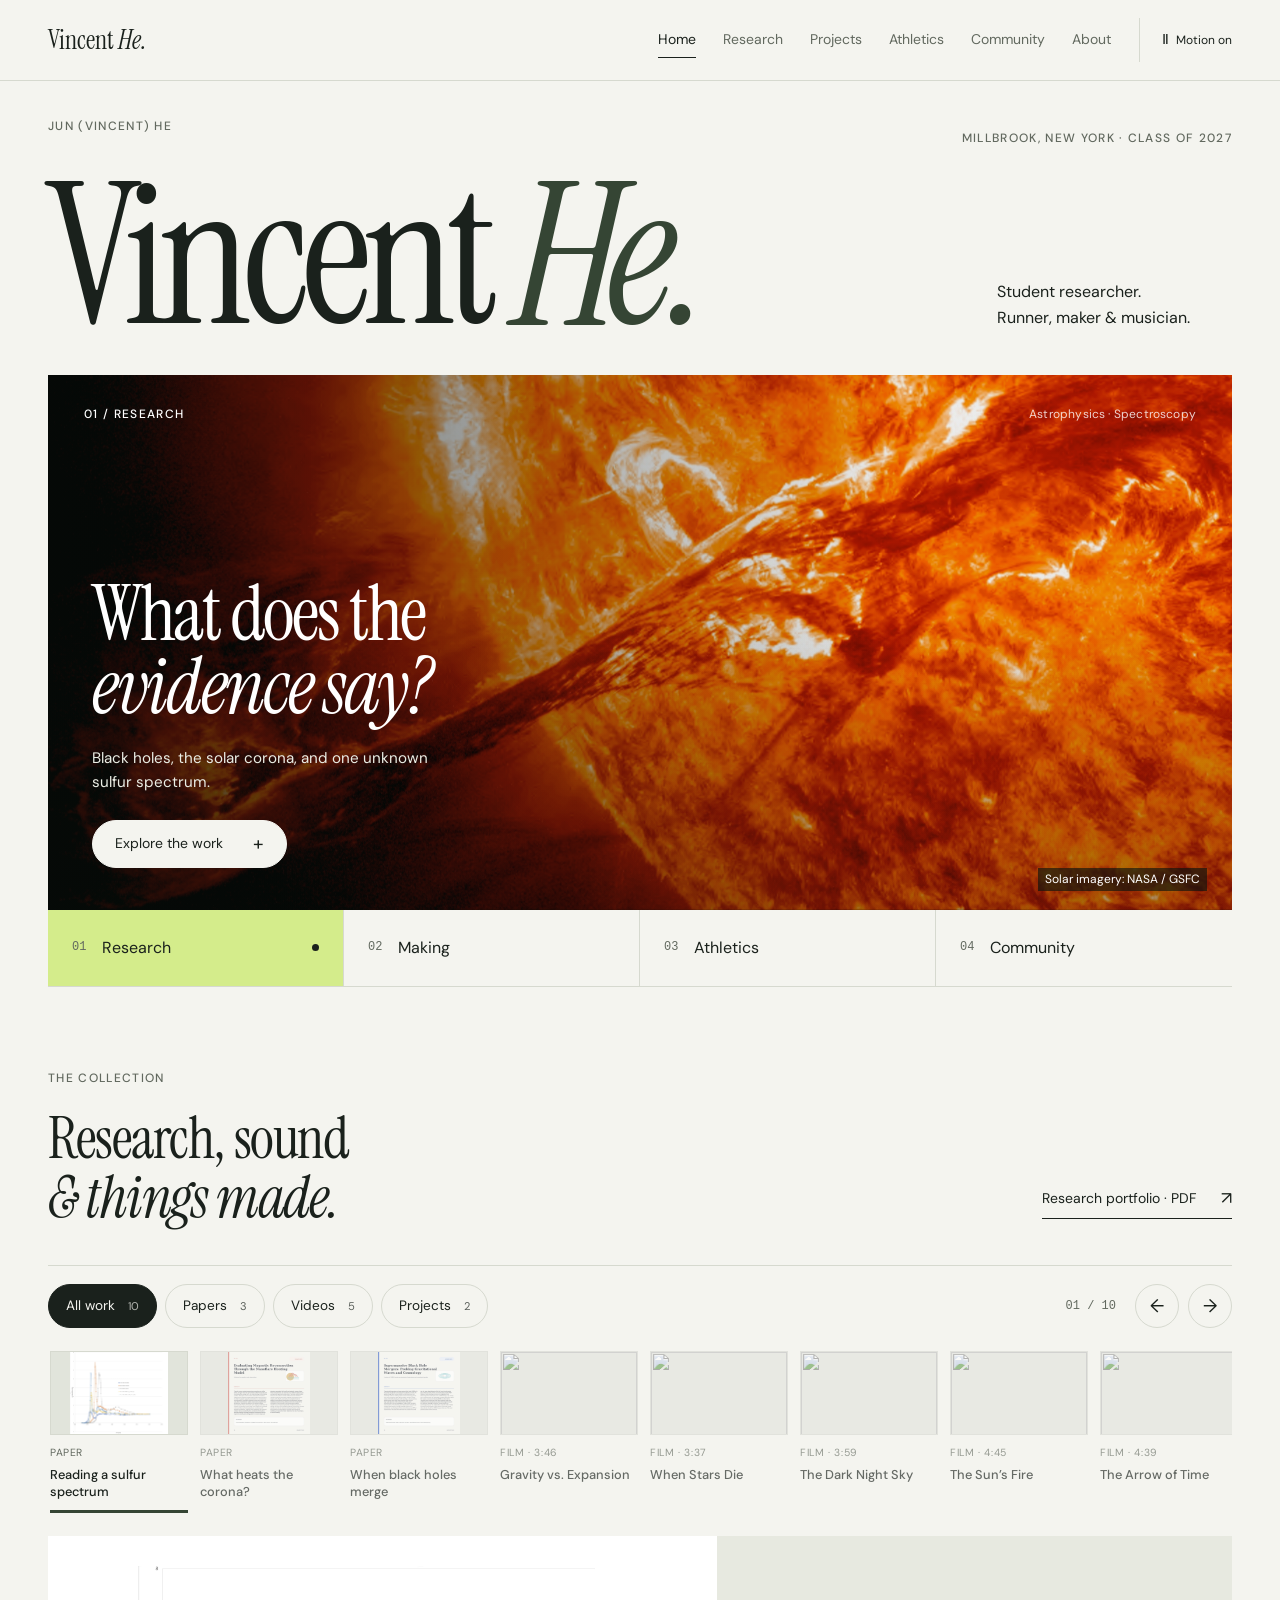
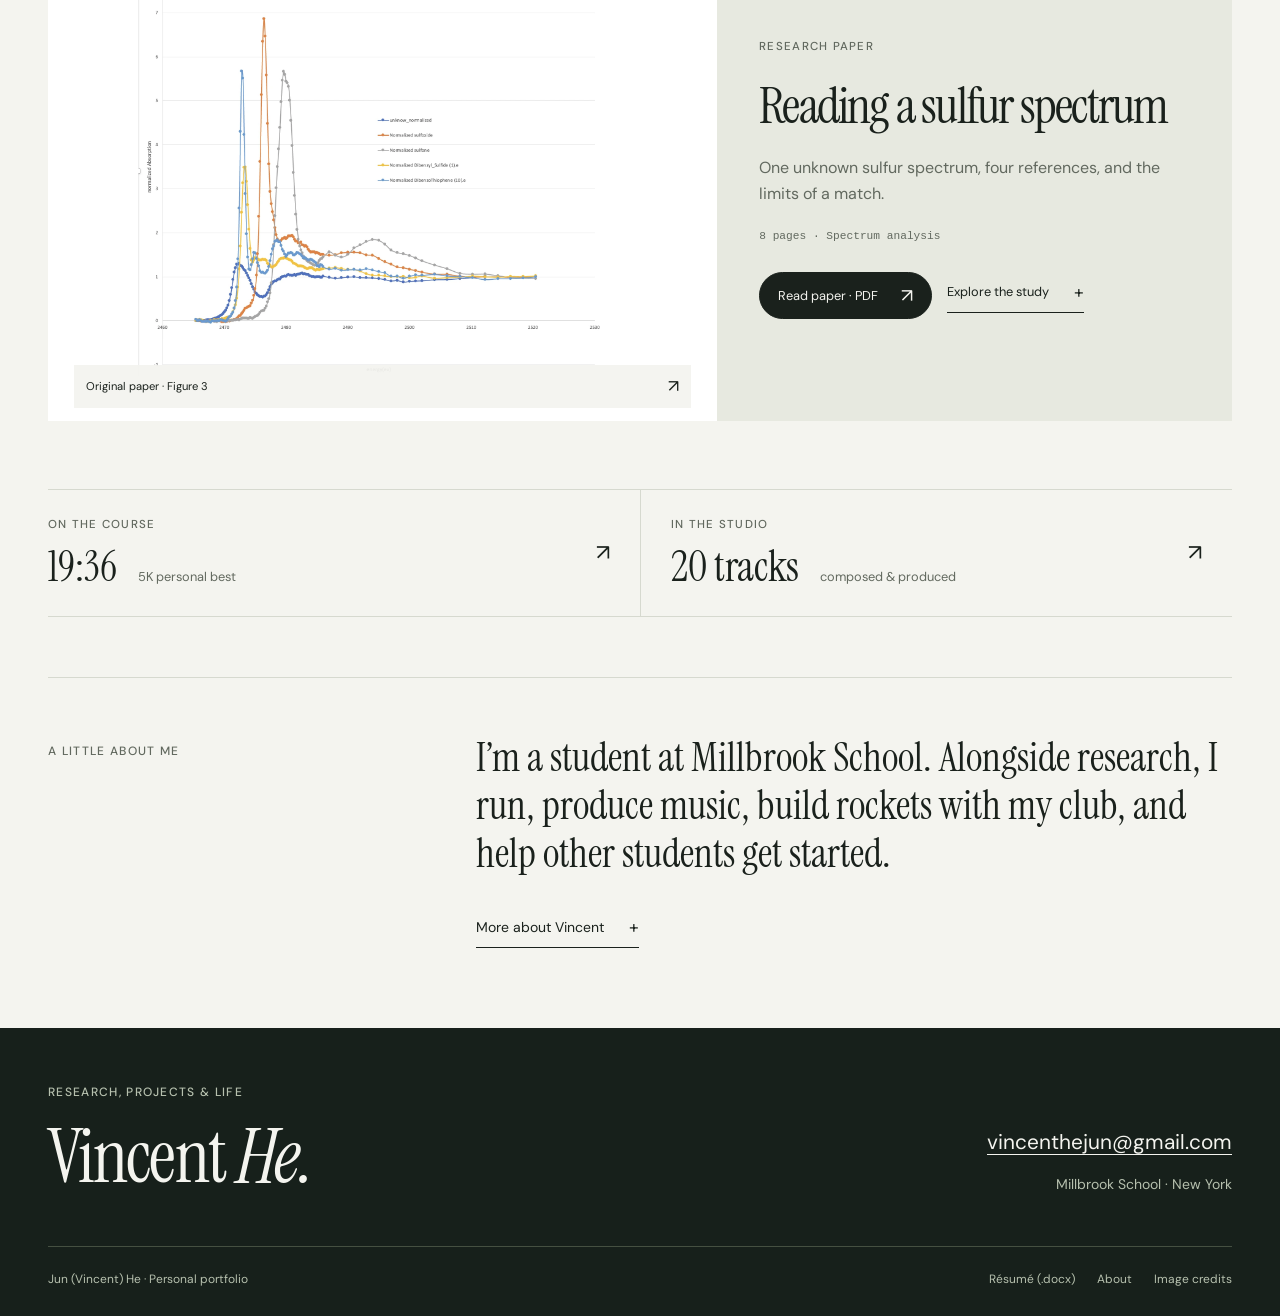
==== commit 6dd8fe40: "Showcase photographs, rocket builds and music" ====
--- a/index.html
+++ b/index.html
@@ -1,5 +1,5 @@
 <!doctype html>
-<html lang="en"><head><meta charset="utf-8"><link rel="canonical" href="https://vincent-he-0525.github.io/"><meta property="og:url" content="https://vincent-he-0525.github.io/"><meta name="viewport" content="width=device-width,initial-scale=1"><meta name="referrer" content="strict-origin-when-cross-origin"><title>Vincent He — Research, Projects &amp; Life</title><meta name="description" content="Student researcher, runner, maker, and musician at Millbrook School. Explore Vincent He’s research, projects, athletics, and community."><meta name="theme-color" content="#17201b"><meta property="og:type" content="website"><meta property="og:title" content="Vincent He — Research, Projects &amp; Life"><meta property="og:description" content="Student researcher, runner, maker, and musician at Millbrook School. Explore Vincent He’s research, projects, athletics, and community."><meta name="twitter:card" content="summary"><meta name="twitter:title" content="Vincent He — Research, Projects &amp; Life"><meta name="twitter:description" content="Student researcher, runner, maker, and musician at Millbrook School. Explore Vincent He’s research, projects, athletics, and community."><link rel="icon" type="image/svg+xml" href="data:image/svg+xml,%3Csvg xmlns='http://www.w3.org/2000/svg' viewBox='0 0 32 32'%3E%3Crect width='32' height='32' fill='%2317201b'/%3E%3Cpath d='M7 8l9 17 9-17h-4l-5 10-5-10z' fill='%23fff'/%3E%3C/svg%3E"><link rel="stylesheet" href="assets/style.css?v=565037174444"><noscript><style>.nav{display:flex}.menu-toggle,.motion-toggle,.world-tabs,.pb-controls,.growth-replay,.process-tabs,.reference-tabs,.reference-hint,.work-rail,.gallery-toolbar,.video-play,.booklet-tabs,.diagnostic-tabs{display:none}.world-panel[hidden]{display:block!important;position:relative;min-height:440px}.world-panel:first-child{position:relative;min-height:440px}.world-stage{height:auto}.process-display [hidden],.reference-panels [hidden]{display:block!important}.reference-panel+.reference-panel{margin-top:20px}.work-panel[hidden],.booklet-pages [hidden],.weight-panels [hidden],.diagnostic-panels [hidden]{display:block!important}.work-panel+.work-panel{margin-top:30px}</style></noscript><script src="assets/main.js?v=88fb0fbd8e21" defer></script></head>
+<html lang="en"><head><meta charset="utf-8"><link rel="canonical" href="https://vincent-he-0525.github.io/"><meta property="og:url" content="https://vincent-he-0525.github.io/"><meta name="viewport" content="width=device-width,initial-scale=1"><meta name="referrer" content="strict-origin-when-cross-origin"><title>Vincent He — Research, Projects &amp; Life</title><meta name="description" content="Explore ten selected works by Vincent He: research manuscripts, astrophysics films, a team rocket project, and a GarageBand arrangement, alongside life at Millbrook."><meta name="theme-color" content="#17201b"><meta property="og:type" content="website"><meta property="og:title" content="Vincent He — Research, Projects &amp; Life"><meta property="og:description" content="Explore ten selected works by Vincent He: research manuscripts, astrophysics films, a team rocket project, and a GarageBand arrangement, alongside life at Millbrook."><meta name="twitter:card" content="summary"><meta name="twitter:title" content="Vincent He — Research, Projects &amp; Life"><meta name="twitter:description" content="Explore ten selected works by Vincent He: research manuscripts, astrophysics films, a team rocket project, and a GarageBand arrangement, alongside life at Millbrook."><link rel="icon" type="image/svg+xml" href="data:image/svg+xml,%3Csvg xmlns='http://www.w3.org/2000/svg' viewBox='0 0 32 32'%3E%3Crect width='32' height='32' fill='%2317201b'/%3E%3Cpath d='M7 8l9 17 9-17h-4l-5 10-5-10z' fill='%23fff'/%3E%3C/svg%3E"><link rel="stylesheet" href="assets/style.css?v=3dc0ced488cd"><noscript><style>.nav{display:flex}.menu-toggle,.motion-toggle,.world-tabs,.pb-controls,.growth-replay,.process-tabs,.reference-tabs,.reference-hint,.work-rail,.gallery-toolbar,.video-play,.booklet-tabs,.diagnostic-tabs,.race-tabs,.material-tabs{display:none}.world-panel[hidden]{display:block!important;position:relative;min-height:440px}.world-panel:first-child{position:relative;min-height:440px}.world-stage{height:auto}.process-display [hidden],.reference-panels [hidden]{display:block!important}.reference-panel+.reference-panel{margin-top:20px}.work-panel[hidden],.booklet-pages [hidden],.weight-panels [hidden],.diagnostic-panels [hidden]{display:block!important}.work-panel+.work-panel{margin-top:30px}.rocket-panels [hidden]{display:block!important}</style></noscript><script src="assets/main.js?v=a2a567c47382" defer></script></head>
 <body class="page-index"><a class="skip" href="#main">Skip to content</a><header class="site-header"><div class="wrap header-inner"><a class="brand" href="index.html" aria-label="Vincent He home">Vincent <span class="brand-mark">He.</span></a><nav id="navigation" class="nav" aria-label="Main navigation"><a href="index.html" aria-current="page">Home</a><a href="research.html">Research</a><a href="projects.html">Projects</a><a href="athletics.html">Athletics</a><a href="community.html">Community</a><a href="about.html">About</a></nav><div class="header-controls"><button class="motion-toggle" aria-pressed="true" aria-label="Motion"><span class="motion-icon" aria-hidden="true">Ⅱ</span>Motion on</button><button class="menu-toggle" aria-expanded="false" aria-controls="navigation">Menu</button></div></div><div class="scroll-progress" aria-hidden="true"></div></header>
 <main id="main" class="wrap"><section class="intro-heading">
   <div class="intro-top"><p class="eyebrow">Jun (Vincent) He</p><p class="eyebrow">Millbrook, New York · Class of 2027</p></div>
@@ -20,14 +20,14 @@
       <a class="image-credit" href="https://svs.gsfc.nasa.gov/11095/" target="_blank" rel="noopener noreferrer">Solar imagery: NASA / GSFC</a>
     </div>
     <div class="world-panel making-world" id="world-making" role="tabpanel" aria-labelledby="tab-making" data-panel hidden>
-      <img class="stage-image" src="assets/images/music.jpg" alt="Close-up of a synthesizer’s controls; editorial photograph, not Vincent’s equipment." width="1800" height="1200" loading="lazy"><div class="image-shade"></div>
+      <img class="stage-image" src="assets/images/rocket-built.webp" alt="Three finished model rockets from Vincent’s supplied project photographs." width="1280" height="2774" loading="lazy"><div class="image-shade"></div>
       <div class="stage-top"><span class="eyebrow">02 / Making</span><span class="stage-location">Science media · Music · Rocketry</span></div>
-      <div class="stage-copy"><h2>An idea.<br><em>Then a first take.</em></h2><p>Twenty original tracks. Science in pictures and sound. A rocket revised after testing.</p><a class="pill light" href="projects.html">Explore the projects <span aria-hidden="true">+</span></a></div><span class="image-credit">Editorial photograph · Oskar Kadaksoo / Unsplash</span>
+      <div class="stage-copy"><h2>An idea.<br><em>Then a first take.</em></h2><p>Twenty original tracks. Science in pictures and sound. A rocket revised after testing.</p><a class="pill light" href="projects.html">Explore the projects <span aria-hidden="true">+</span></a></div><span class="image-credit">Physics &amp; Engineering Club</span>
     </div>
     <div class="world-panel athletics-world" id="world-athletics" role="tabpanel" aria-labelledby="tab-athletics" data-panel hidden>
-      <img class="stage-image" src="assets/images/trail.jpg" alt="A gravel trail through a green forest; editorial photograph, not a documented training location." width="1800" height="1200" loading="lazy"><div class="image-shade"></div>
+      <img class="stage-image" src="assets/images/vincent-running-2.webp" alt="Vincent running in his Millbrook uniform." width="1365" height="2047" loading="lazy"><div class="image-shade"></div>
       <div class="stage-top"><span class="eyebrow">03 / Athletics</span><span class="stage-location">Cross country · Track · Squash</span></div>
-      <div class="stage-copy"><h2>24:30.<br><em>Then 19:36.</em></h2><p>Two 5K personal bests, with 4 minutes and 54 seconds between them.</p><a class="pill light" href="athletics.html">Meet the runner <span aria-hidden="true">+</span></a></div><span class="image-credit">Editorial photograph · Cole Freeman / Unsplash</span>
+      <div class="stage-copy"><h2>24:30.<br><em>Then 19:36.</em></h2><p>Two 5K personal bests, with 4 minutes and 54 seconds between them.</p><a class="pill light" href="athletics.html">Meet the runner <span aria-hidden="true">+</span></a></div><span class="image-credit">Millbrook cross country</span>
     </div>
     <div class="world-panel community-world" id="world-community" role="tabpanel" aria-labelledby="tab-community" data-panel hidden>
       <div class="stage-top"><span class="eyebrow">04 / Community</span><span class="stage-location">A game is an easy introduction.</span></div>
@@ -38,10 +38,10 @@
 
 </section>
 <section class="work-section" id="work">
-  <div class="collection-heading"><div><p class="eyebrow">The collection</p><h2>Papers &amp;<br><em>science films.</em></h2></div><a class="text-link" href="assets/papers/research-portfolio.pdf" target="_blank" rel="noopener noreferrer">Research portfolio · PDF <span aria-hidden="true">↗</span></a></div>
+  <div class="collection-heading"><div><p class="eyebrow">The collection</p><h2>Research, sound<br><em>&amp; things made.</em></h2></div><a class="text-link" href="assets/papers/research-portfolio.pdf" target="_blank" rel="noopener noreferrer">Research portfolio · PDF <span aria-hidden="true">↗</span></a></div>
   <div class="work-gallery" data-work-gallery id="home-gallery">
-    <div class="gallery-toolbar"><div class="work-filters" role="group" aria-label="Filter the collection"><button type="button" data-work-filter="all" aria-pressed="true">All work <span>8</span></button><button type="button" data-work-filter="paper" aria-pressed="false">Papers <span>3</span></button><button type="button" data-work-filter="video" aria-pressed="false">Videos <span>5</span></button></div><div class="gallery-paging"><span data-work-position aria-live="polite">01 / 08</span><button type="button" data-work-prev aria-label="Previous work">←</button><button type="button" data-work-next aria-label="Next work">→</button></div></div>
-    <div class="work-rail" role="tablist" aria-label="Choose a work"><button type="button" class="work-tab" id="home-tab-xanes" role="tab" data-work-kind="paper" aria-controls="home-work-xanes" aria-selected="true" tabindex="0"><img src="assets/research/xanes-spectra.webp" alt="" loading="lazy" referrerpolicy="strict-origin-when-cross-origin"><span class="work-tab-type">Paper</span><strong>Reading a sulfur spectrum</strong></button><button type="button" class="work-tab" id="home-tab-solar" role="tab" data-work-kind="paper" aria-controls="home-work-solar" aria-selected="false" tabindex="-1"><img src="assets/research/portfolio-p4-nanoflare-heating.webp" alt="" loading="lazy" referrerpolicy="strict-origin-when-cross-origin"><span class="work-tab-type">Paper</span><strong>What heats the corona?</strong></button><button type="button" class="work-tab" id="home-tab-black-holes" role="tab" data-work-kind="paper" aria-controls="home-work-black-holes" aria-selected="false" tabindex="-1"><img src="assets/research/portfolio-p3-black-hole-mergers.webp" alt="" loading="lazy" referrerpolicy="strict-origin-when-cross-origin"><span class="work-tab-type">Paper</span><strong>When black holes merge</strong></button><button type="button" class="work-tab" id="home-tab-MFL04ZYWpHE" role="tab" data-work-kind="video" aria-controls="home-work-MFL04ZYWpHE" aria-selected="false" tabindex="-1"><img src="https://i.ytimg.com/vi/MFL04ZYWpHE/hq720.jpg?sqp=-oaymwEXCNAFEJQDSFryq4qpAwkIARUAAIhCGAE=&amp;rs=AOn4CLDVqcHOPNmhjOKudmAHovWBeuISzA" alt="" loading="lazy" referrerpolicy="strict-origin-when-cross-origin"><span class="work-tab-type">Film · 3:46</span><strong>Gravity vs. Expansion</strong></button><button type="button" class="work-tab" id="home-tab-fX_-sJfL0zs" role="tab" data-work-kind="video" aria-controls="home-work-fX_-sJfL0zs" aria-selected="false" tabindex="-1"><img src="https://i.ytimg.com/vi/fX_-sJfL0zs/hq720.jpg?sqp=-oaymwEXCNAFEJQDSFryq4qpAwkIARUAAIhCGAE=&amp;rs=AOn4CLDP_yySkdeO4PRnfxbok_JQVr_d4Q" alt="" loading="lazy" referrerpolicy="strict-origin-when-cross-origin"><span class="work-tab-type">Film · 3:37</span><strong>When Stars Die</strong></button><button type="button" class="work-tab" id="home-tab-S23_kJNcQvM" role="tab" data-work-kind="video" aria-controls="home-work-S23_kJNcQvM" aria-selected="false" tabindex="-1"><img src="https://i.ytimg.com/vi/S23_kJNcQvM/hq720.jpg?sqp=-oaymwEXCNAFEJQDSFryq4qpAwkIARUAAIhCGAE=&amp;rs=AOn4CLD0sfFbQiQGq2eXkObxJfuuKsEz-g" alt="" loading="lazy" referrerpolicy="strict-origin-when-cross-origin"><span class="work-tab-type">Film · 3:59</span><strong>The Dark Night Sky</strong></button><button type="button" class="work-tab" id="home-tab-veRBWvaCELc" role="tab" data-work-kind="video" aria-controls="home-work-veRBWvaCELc" aria-selected="false" tabindex="-1"><img src="https://i.ytimg.com/vi/veRBWvaCELc/hq720.jpg?sqp=-oaymwEXCNAFEJQDSFryq4qpAwkIARUAAIhCGAE=&amp;rs=AOn4CLBQgDtCnrHjPNq9DoUeXlfkCEhEGQ" alt="" loading="lazy" referrerpolicy="strict-origin-when-cross-origin"><span class="work-tab-type">Film · 4:45</span><strong>The Sun’s Fire</strong></button><button type="button" class="work-tab" id="home-tab-xz0bvIJrhag" role="tab" data-work-kind="video" aria-controls="home-work-xz0bvIJrhag" aria-selected="false" tabindex="-1"><img src="https://i.ytimg.com/vi/xz0bvIJrhag/hq720.jpg?sqp=-oaymwEXCNAFEJQDSFryq4qpAwkIARUAAIhCGAE=&amp;rs=AOn4CLCVygusqlDQN9s4i3fcFXf5eKbfQA" alt="" loading="lazy" referrerpolicy="strict-origin-when-cross-origin"><span class="work-tab-type">Film · 4:39</span><strong>The Arrow of Time</strong></button></div>
+    <div class="gallery-toolbar"><div class="work-filters" role="group" aria-label="Filter the collection"><button type="button" data-work-filter="all" aria-pressed="true">All work <span>10</span></button><button type="button" data-work-filter="paper" aria-pressed="false">Papers <span>3</span></button><button type="button" data-work-filter="video" aria-pressed="false">Videos <span>5</span></button><button type="button" data-work-filter="project" aria-pressed="false">Projects <span>2</span></button></div><div class="gallery-paging"><span data-work-position aria-live="polite">01 / 10</span><button type="button" data-work-prev aria-label="Previous work">←</button><button type="button" data-work-next aria-label="Next work">→</button></div></div>
+    <div class="work-rail" role="tablist" aria-label="Choose a work"><button type="button" class="work-tab" id="home-tab-xanes" role="tab" data-work-kind="paper" aria-controls="home-work-xanes" aria-selected="true" tabindex="0"><img src="assets/research/xanes-spectra.webp" alt="" loading="lazy" referrerpolicy="strict-origin-when-cross-origin"><span class="work-tab-type">Paper</span><strong>Reading a sulfur spectrum</strong></button><button type="button" class="work-tab" id="home-tab-solar" role="tab" data-work-kind="paper" aria-controls="home-work-solar" aria-selected="false" tabindex="-1"><img src="assets/research/portfolio-p4-nanoflare-heating.webp" alt="" loading="lazy" referrerpolicy="strict-origin-when-cross-origin"><span class="work-tab-type">Paper</span><strong>What heats the corona?</strong></button><button type="button" class="work-tab" id="home-tab-black-holes" role="tab" data-work-kind="paper" aria-controls="home-work-black-holes" aria-selected="false" tabindex="-1"><img src="assets/research/portfolio-p3-black-hole-mergers.webp" alt="" loading="lazy" referrerpolicy="strict-origin-when-cross-origin"><span class="work-tab-type">Paper</span><strong>When black holes merge</strong></button><button type="button" class="work-tab" id="home-tab-MFL04ZYWpHE" role="tab" data-work-kind="video" aria-controls="home-work-MFL04ZYWpHE" aria-selected="false" tabindex="-1"><img src="https://i.ytimg.com/vi/MFL04ZYWpHE/hq720.jpg?sqp=-oaymwEXCNAFEJQDSFryq4qpAwkIARUAAIhCGAE=&amp;rs=AOn4CLDVqcHOPNmhjOKudmAHovWBeuISzA" alt="" loading="lazy" referrerpolicy="strict-origin-when-cross-origin"><span class="work-tab-type">Film · 3:46</span><strong>Gravity vs. Expansion</strong></button><button type="button" class="work-tab" id="home-tab-fX_-sJfL0zs" role="tab" data-work-kind="video" aria-controls="home-work-fX_-sJfL0zs" aria-selected="false" tabindex="-1"><img src="https://i.ytimg.com/vi/fX_-sJfL0zs/hq720.jpg?sqp=-oaymwEXCNAFEJQDSFryq4qpAwkIARUAAIhCGAE=&amp;rs=AOn4CLDP_yySkdeO4PRnfxbok_JQVr_d4Q" alt="" loading="lazy" referrerpolicy="strict-origin-when-cross-origin"><span class="work-tab-type">Film · 3:37</span><strong>When Stars Die</strong></button><button type="button" class="work-tab" id="home-tab-S23_kJNcQvM" role="tab" data-work-kind="video" aria-controls="home-work-S23_kJNcQvM" aria-selected="false" tabindex="-1"><img src="https://i.ytimg.com/vi/S23_kJNcQvM/hq720.jpg?sqp=-oaymwEXCNAFEJQDSFryq4qpAwkIARUAAIhCGAE=&amp;rs=AOn4CLD0sfFbQiQGq2eXkObxJfuuKsEz-g" alt="" loading="lazy" referrerpolicy="strict-origin-when-cross-origin"><span class="work-tab-type">Film · 3:59</span><strong>The Dark Night Sky</strong></button><button type="button" class="work-tab" id="home-tab-veRBWvaCELc" role="tab" data-work-kind="video" aria-controls="home-work-veRBWvaCELc" aria-selected="false" tabindex="-1"><img src="https://i.ytimg.com/vi/veRBWvaCELc/hq720.jpg?sqp=-oaymwEXCNAFEJQDSFryq4qpAwkIARUAAIhCGAE=&amp;rs=AOn4CLBQgDtCnrHjPNq9DoUeXlfkCEhEGQ" alt="" loading="lazy" referrerpolicy="strict-origin-when-cross-origin"><span class="work-tab-type">Film · 4:45</span><strong>The Sun’s Fire</strong></button><button type="button" class="work-tab" id="home-tab-xz0bvIJrhag" role="tab" data-work-kind="video" aria-controls="home-work-xz0bvIJrhag" aria-selected="false" tabindex="-1"><img src="https://i.ytimg.com/vi/xz0bvIJrhag/hq720.jpg?sqp=-oaymwEXCNAFEJQDSFryq4qpAwkIARUAAIhCGAE=&amp;rs=AOn4CLCVygusqlDQN9s4i3fcFXf5eKbfQA" alt="" loading="lazy" referrerpolicy="strict-origin-when-cross-origin"><span class="work-tab-type">Film · 4:39</span><strong>The Arrow of Time</strong></button><button type="button" class="work-tab" id="home-tab-rocketry" role="tab" data-work-kind="project" aria-controls="home-work-rocketry" aria-selected="false" tabindex="-1"><img src="assets/images/rocket-design.webp" alt="" loading="lazy" referrerpolicy="strict-origin-when-cross-origin"><span class="work-tab-type">Engineering / Rocketry</span><strong>Rocketry</strong></button><button type="button" class="work-tab" id="home-tab-napoleons-roar" role="tab" data-work-kind="project" aria-controls="home-work-napoleons-roar" aria-selected="false" tabindex="-1"><img src="assets/images/napoleons-roar-arrangement.webp" alt="" loading="lazy" referrerpolicy="strict-origin-when-cross-origin"><span class="work-tab-type">Music / Arrangement</span><strong>Napoleon’s roar</strong></button></div>
     <div class="work-stage"><div class="work-panel paper-work" id="home-work-xanes" role="tabpanel" aria-labelledby="home-tab-xanes" tabindex="0">
       <div class="work-media plot-media"><a class="paper-preview" href="research-xanes.html" aria-label="Explore Reading a sulfur spectrum"><img src="assets/research/xanes-spectra.webp" alt="Normalized spectra reproduced from Figure 3 of Vincent’s XANES paper." loading="lazy"><span class="preview-cue">Original paper · Figure 3 <b aria-hidden="true">↗</b></span></a></div>
       <div class="work-copy"><p class="eyebrow">Research paper</p><h3>Reading a sulfur spectrum</h3><p>One unknown sulfur spectrum, four references, and the limits of a match.</p><span class="work-meta">8 pages · Spectrum analysis</span><div class="work-actions"><a class="pill dark" href="assets/papers/xanes.pdf" target="_blank" rel="noopener noreferrer">Read paper · PDF <span aria-hidden="true">↗</span></a><a class="text-link" href="research-xanes.html">Explore the study <span aria-hidden="true">+</span></a></div></div>
@@ -66,6 +66,12 @@
     </div><div class="work-panel video-work" id="home-work-xz0bvIJrhag" role="tabpanel" aria-labelledby="home-tab-xz0bvIJrhag" tabindex="0" hidden>
       <div class="work-media "><div class="video-frame" data-video-frame><img src="https://i.ytimg.com/vi/xz0bvIJrhag/hq720.jpg?sqp=-oaymwEXCNAFEJQDSFryq4qpAwkIARUAAIhCGAE=&amp;rs=AOn4CLCVygusqlDQN9s4i3fcFXf5eKbfQA" alt="YouTube cover for Episode 1: Time Beneath the Stars: A Journey Through Entropy and Thought" loading="lazy" referrerpolicy="strict-origin-when-cross-origin"><button type="button" class="video-play" data-video-id="xz0bvIJrhag" data-video-title="The Arrow of Time" aria-label="Play The Arrow of Time"><span aria-hidden="true">▶</span> Play film</button></div></div>
       <div class="work-copy"><p class="eyebrow">Nebula Mind / Science film</p><h3>The Arrow of Time</h3><p>Entropy, causality, and why time moves forward.</p><span class="work-meta">4:39 · Entropy</span><div class="work-actions"><a class="pill light" href="https://www.youtube.com/watch?v=xz0bvIJrhag" target="_blank" rel="noopener noreferrer">Watch on YouTube <span aria-hidden="true">↗</span></a><a class="text-link" href="https://www.youtube.com/@astrophysics-r5o" target="_blank" rel="noopener noreferrer">Visit the channel <span aria-hidden="true">↗</span></a></div></div>
+    </div><div class="work-panel project-work" id="home-work-rocketry" role="tabpanel" aria-labelledby="home-tab-rocketry" tabindex="0" hidden>
+      <div class="work-media "><a class="project-preview" href="projects.html#rocketry" aria-label="Explore Rocketry"><img src="assets/images/rocket-design.webp" alt="Actual rocket design screenshot showing the model and its component layout." loading="lazy"><span class="preview-cue">Model &amp; build <b aria-hidden="true">↗</b></span></a></div>
+      <div class="work-copy"><p class="eyebrow">Engineering / Rocketry</p><h3>Rocketry</h3><p>From a digital rocket model to finished builds.</p><span class="work-meta">Engineering · Model &amp; build</span><div class="work-actions"><a class="pill dark" href="projects.html#rocketry" aria-label="Explore Rocketry project">Explore project <span aria-hidden="true">↗</span></a></div></div>
+    </div><div class="work-panel project-work" id="home-work-napoleons-roar" role="tabpanel" aria-labelledby="home-tab-napoleons-roar" tabindex="0" hidden>
+      <div class="work-media "><a class="project-preview" href="projects.html#music" aria-label="Explore Napoleon’s roar"><img src="assets/images/napoleons-roar-arrangement.webp" alt="Original GarageBand arrangement screenshot for Napoleon’s roar, showing its audio tracks and timeline." loading="lazy"><span class="preview-cue">Inside the arrangement <b aria-hidden="true">↗</b></span></a></div>
+      <div class="work-copy"><p class="eyebrow">Music / Arrangement</p><h3>Napoleon’s roar</h3><p>A GarageBand arrangement layering piano, strings and choir.</p><span class="work-meta">18 tracks · 90 BPM · G minor</span><div class="work-actions"><a class="pill dark" href="projects.html#music" aria-label="Explore Napoleon’s roar project">Explore project <span aria-hidden="true">↗</span></a></div></div>
     </div></div>
   </div>
 </section>
--- a/assets/style.css
+++ b/assets/style.css
@@ -161,3 +161,93 @@
 
 .sr-only{position:absolute!important;width:1px!important;height:1px!important;padding:0!important;margin:-1px!important;overflow:hidden!important;clip-path:inset(50%)!important;white-space:nowrap!important;border:0!important}
 @media print{.growth-replay{display:none!important}.season-card,.service-card{break-inside:avoid}}
+
+/* Real photographs and compact records on the athletics page. */
+.athletics-photo-lead{grid-template-columns:minmax(0,1.08fr) minmax(0,1fr);min-height:0;margin-bottom:80px}
+.race-gallery{min-width:0;background:var(--dark)}
+.race-panel{position:relative;height:590px;overflow:hidden;background:#122320}
+.race-panel>img{object-position:center 42%}
+.race-panel-wide>img{object-fit:contain;object-position:center}
+.race-panel:after{content:'';position:absolute;inset:60% 0 0;background:linear-gradient(transparent,#0d1b16b3);pointer-events:none}
+.race-panel figcaption{position:absolute;bottom:24px;left:28px;right:28px;z-index:1;display:flex;justify-content:space-between;gap:20px;color:white;font-size:.75rem;letter-spacing:.03em}
+.race-panel figcaption span{color:#e2e8dc}
+.race-tabs{display:grid;grid-template-columns:1fr 1fr}
+.race-tabs button{display:flex;align-items:center;gap:15px;min-height:62px;padding:15px 25px;border:0;background:#e5e8dc;color:var(--ink);font-size:.8rem;text-align:left}
+.race-tabs button+button{border-left:1px solid #bbc5b4}
+.race-tabs button[aria-selected=true]{background:var(--accent)}
+.race-tabs button>span:first-child{font:.68rem var(--mono);color:var(--muted)}
+.race-tabs button>span:last-child{margin-left:auto;font-size:1rem;opacity:.35}
+.race-tabs button[aria-selected=true]>span:last-child{opacity:1}
+.race-fallback{padding:20px;color:white;font-size:.8rem}
+.athletics-photo-lead .pb-card{padding:40px;min-width:0}
+.athletics-photo-lead .pb-display{padding:55px 0 40px}
+.athletics-photo-lead .pb-caption{line-height:1.7}
+.athletics-photo-lead .pb-caption strong{font-size:1rem;color:var(--paper);font-weight:400}
+.team-season{padding:55px 0 0;border-top:1px solid var(--line);margin-bottom:65px}
+.team-photograph{position:relative;overflow:hidden}
+.team-photograph>img{height:auto;max-height:590px;aspect-ratio:2/1;object-position:center 56%}
+.team-photograph figcaption{position:absolute;left:25px;bottom:22px;background:#f4f4efed;color:var(--ink);font-size:.72rem;line-height:1.4;padding:9px 13px}
+.season-records{display:grid;grid-template-columns:1fr 1fr 1.2fr;border-bottom:1px solid var(--line)}
+.season-record{padding:29px 25px 30px 0;min-width:0}
+.season-record+.season-record{padding-left:30px;border-left:1px solid var(--line)}
+.season-record>.eyebrow{font-size:.68rem;color:var(--muted);margin-bottom:17px}
+.season-record h3{font:1.9rem/1.12 var(--serif);letter-spacing:-.015em}
+.season-record>p:not(.eyebrow){color:var(--muted);font-size:.8rem;margin-top:15px}
+.runner-award{display:inline-block;background:var(--accent);font-size:.72rem;padding:6px 10px;margin-top:14px}
+.championship-record h3{font-size:1.55rem;line-height:1.2}
+.track-record{display:grid;grid-template-columns:minmax(0,1.2fr) minmax(0,.9fr) minmax(0,1fr);align-items:center;gap:35px;padding:15px 0 55px;margin-bottom:70px;border-bottom:1px solid var(--line)}
+.track-record .eyebrow{color:var(--muted);margin-bottom:20px;font-size:.7rem}
+.track-record h2{font-size:3.3rem;line-height:1.05;max-width:340px}
+.track-time{display:flex;flex-direction:column;align-items:center;gap:16px}
+.track-time strong{font:6rem/.88 var(--serif);letter-spacing:-.04em}
+.track-time span{font-size:.72rem;color:var(--muted)}
+.track-record>p{font-size:.875rem;color:var(--muted);max-width:340px;line-height:1.75}
+.squash-story{display:grid;grid-template-columns:minmax(0,.85fr) minmax(0,1.15fr);background:var(--dark);color:var(--paper);margin-bottom:90px}
+.squash-poster{padding:30px;background:#e4e7de;min-width:0;color:var(--ink)}
+.squash-poster>a{display:block;max-width:450px;margin:auto}
+.squash-poster img{width:100%;height:auto;object-fit:contain}
+.squash-poster figcaption{font-size:.68rem;color:var(--muted);line-height:1.65;margin:16px auto 0;max-width:450px}
+.squash-copy{padding:55px 50px;align-self:center;min-width:0}
+.squash-copy>.eyebrow{color:#b6c0ae;margin-bottom:30px}
+.squash-copy h2{font-size:clamp(3.8rem,5.5vw,5.6rem);line-height:1}
+.squash-result{display:flex;align-items:end;gap:25px;margin:48px 0 35px;padding-bottom:30px;border-bottom:1px solid #64735c}
+.squash-result strong{font:7rem/.82 var(--serif);letter-spacing:-.035em;color:var(--accent)}
+.squash-result>span{font-size:.78rem;line-height:1.65;color:#c9d2c1;max-width:210px}
+.squash-copy>p:not(.eyebrow){font-size:.95rem;color:#c9d2c1;max-width:390px;line-height:1.8}
+.squash-signoff{display:flex;gap:12px;align-items:center;color:#aebda2;font-size:.65rem;margin-top:45px;flex-wrap:wrap}
+@media(max-width:1050px){
+ .race-panel{height:565px}.athletics-photo-lead .pb-card{padding:32px}.race-tabs button{padding:15px 18px;gap:10px}
+ .season-record h3{font-size:1.65rem}.championship-record h3{font-size:1.35rem}.season-record+.season-record{padding-left:23px}
+ .track-record{gap:26px}.track-record h2{font-size:2.8rem}.track-time strong{font-size:5.5rem}
+ .squash-copy{padding:38px 32px}.squash-poster{padding:24px}.squash-result{gap:18px}.squash-result strong{font-size:6.2rem}.squash-result>span{font-size:.72rem}
+}
+@media(max-width:850px){
+ .athletics-photo-lead{grid-template-columns:1fr 1fr;margin-bottom:60px}.race-panel{height:510px}.athletics-photo-lead .pb-card{padding:28px 25px}.athletics-photo-lead .feature-top{align-items:start;flex-direction:column;gap:5px}.athletics-photo-lead .pb-display{padding:35px 0}.athletics-photo-lead .pb-display [data-pb-time]{font-size:5.5rem}.athletics-photo-lead .pb-unit{display:none}.athletics-photo-lead .pb-controls [data-pb-replay]{margin-left:0}.race-tabs button{padding:14px 12px;font-size:.75rem;gap:7px}.race-tabs button>span:last-child{display:none}
+ .season-records{grid-template-columns:1fr 1fr}.season-records .championship-record{grid-column:1/-1;border-left:0;border-top:1px solid var(--line);padding:24px 0;display:grid;grid-template-columns:1fr 2fr;align-items:center;gap:25px}.championship-record>.eyebrow{margin:0}.championship-record h3{font-size:1.6rem}
+ .track-record{grid-template-columns:minmax(0,1fr) minmax(0,.65fr);gap:27px}.track-record>p{grid-column:1/-1;max-width:590px}.track-time{align-items:flex-end}.track-record h2{max-width:360px;font-size:3rem}
+ .squash-story{grid-template-columns:minmax(0,1fr) minmax(0,1fr)}.squash-poster{padding:18px}.squash-copy{padding:32px 25px}.squash-copy h2{font-size:3.6rem}.squash-copy>.eyebrow{font-size:.65rem;margin-bottom:23px}.squash-result{flex-direction:column;align-items:start;gap:20px;margin:35px 0 25px}.squash-result strong{font-size:5.8rem}.squash-copy>p:not(.eyebrow){font-size:.85rem}.squash-signoff{margin-top:30px;font-size:.6rem}
+}
+@media(max-width:600px){
+ .athletics-photo-lead{grid-template-columns:1fr;margin-bottom:45px}.race-panel{height:auto;aspect-ratio:4/5}.race-panel>img{position:absolute;inset:0}.race-panel figcaption{left:22px;right:22px;bottom:20px;font-size:.68rem}.race-tabs button{min-height:55px;padding:14px 22px;gap:12px;font-size:.78rem}.race-tabs button>span:last-child{display:block}.athletics-photo-lead .pb-card{padding:30px 27px;min-height:470px}.athletics-photo-lead .feature-top{flex-direction:row;align-items:center}.athletics-photo-lead .pb-display [data-pb-time]{font-size:6.4rem}.athletics-photo-lead .pb-unit{display:block}.athletics-photo-lead .pb-display{padding:42px 0 35px}.athletics-photo-lead .pb-controls [data-pb-replay]{margin-left:auto}
+ .team-season{padding-top:38px;margin-bottom:42px}.team-season .collection-heading{margin-bottom:27px}.team-photograph>img{aspect-ratio:1.35;object-position:48% center}.team-photograph figcaption{left:14px;bottom:14px;font-size:.62rem;padding:7px 10px}.season-record{padding:23px 16px 25px 0}.season-record+.season-record{padding-left:20px}.season-record h3{font-size:1.7rem}.season-record>.eyebrow{margin-bottom:13px;font-size:.65rem}.runner-award{font-size:.62rem;padding:5px 8px;max-width:100%}.season-record>p:not(.eyebrow){font-size:.72rem}.season-records .championship-record{display:block;padding:23px 0}.championship-record>.eyebrow{margin-bottom:13px}.championship-record h3{font-size:1.7rem;max-width:350px}
+ .track-record{padding:0 0 35px;margin-bottom:45px;gap:24px 18px}.track-record .eyebrow{font-size:.64rem;margin-bottom:18px}.track-record h2{font-size:2.7rem}.track-time strong{font-size:4.8rem}.track-time span{font-size:.62rem;text-align:right}.track-record>p{font-size:.82rem}
+ .squash-story{grid-template-columns:1fr;margin-bottom:55px}.squash-poster{padding:22px}.squash-poster>a,.squash-poster figcaption{max-width:360px}.squash-copy{padding:36px 28px 40px}.squash-copy>.eyebrow{font-size:.7rem}.squash-copy h2{font-size:3.8rem}.squash-result{flex-direction:row;align-items:end;gap:25px;margin-top:36px}.squash-result strong{font-size:6rem}.squash-result>span{font-size:.72rem}.squash-copy>p:not(.eyebrow){font-size:.9rem}.squash-signoff{font-size:.62rem}
+}
+@media(max-width:380px){
+ .race-tabs button{padding-left:15px;padding-right:15px}.athletics-photo-lead .pb-card{padding:26px 23px}.athletics-photo-lead .pb-display [data-pb-time]{font-size:5.6rem}.athletics-photo-lead .pb-controls [data-pb-replay]{margin-left:0}.season-record h3{font-size:1.5rem}.runner-award{font-size:.58rem}.track-record h2{font-size:2.3rem}.track-time strong{font-size:4.2rem}.squash-result{gap:18px}.squash-result strong{font-size:5.4rem}.squash-result>span{font-size:.65rem}
+}
+@media print{.race-tabs{display:none}.race-panel{height:450px}.race-panel[hidden]{display:none!important}.team-season,.track-record,.squash-story{break-inside:avoid}}
+
+/* Supplied project materials, with restrained, manual interactions. */
+.project-jumps{display:flex;gap:25px;margin-top:30px;flex-wrap:wrap}.project-jumps a{display:flex;gap:18px;text-decoration:none;font-size:.8rem;border-bottom:1px solid var(--line);padding:9px 0}.project-jumps span{font: .6rem var(--mono);color:var(--muted)}
+.rocket-story{padding:65px 0 70px;border-top:1px solid var(--line)}.section-note{font-size:.9rem;line-height:1.8;color:var(--muted);max-width:360px}.material-tabs{display:flex;gap:8px;margin-bottom:22px}.material-tabs button{min-height:48px;padding:11px 20px;border:1px solid var(--line);background:transparent;font-size:.85rem}.material-tabs button span{font:.65rem var(--mono);margin-right:16px;color:var(--muted)}.material-tabs button[aria-selected=true]{background:var(--accent);border-color:var(--accent)}
+.rocket-panels{background:#e8e8e1}.rocket-panels figure{margin:0}.rocket-panels a{display:block;height:580px;position:relative;overflow:hidden}.model-image{padding:28px 35px 50px;background:#e6e7df}.model-image img{object-fit:contain}.enlarge-cue{position:absolute;bottom:18px;right:22px;display:flex;gap:25px;align-items:center;background:var(--paper);color:var(--ink);padding:10px 15px;font-size:.72rem;line-height:1.4;box-shadow:0 1px 15px #0001}.enlarge-cue>span{font-size:1.15rem}.built-image{background:#b9afa0}.built-image img{position:absolute;left:0;right:0;top:-36.7%;height:173.5%;width:100%;object-fit:contain}.rocket-panels figcaption{display:flex;justify-content:space-between;gap:20px;font-size:.75rem;padding:19px 26px;border-top:1px solid #c5c7bc}.rocket-panels figcaption>span:last-child{color:var(--muted)}
+.rocket-notes{display:grid;grid-template-columns:1fr 1.4fr 1fr;gap:45px;align-items:center;padding:35px 0;border-bottom:1px solid var(--line)}.rocket-notes .eyebrow{font-size:.65rem;color:var(--muted);margin-bottom:12px}.rocket-notes h3{font:2.6rem var(--serif)}.rocket-notes>p{font-size:.9rem;color:var(--muted);line-height:1.8}.recovery-result{display:flex;align-items:center;gap:18px;justify-content:flex-end;font:3.6rem var(--serif);white-space:nowrap}.recovery-result>span{color:var(--muted)}.recovery-result small{font:.75rem var(--sans);margin-left:3px}.recovery-result i{font-size:1.6rem;font-style:normal;color:var(--muted)}.recovery-result strong{font-weight:400}
+.music-story{background:var(--dark);color:var(--paper);padding:50px 45px 27px;margin-bottom:75px}.music-heading{display:grid;grid-template-columns:1.1fr 1fr;gap:60px;align-items:end}.music-heading .eyebrow{color:#b6c0ae;font-size:.7rem;margin-bottom:25px}.music-heading h2{font-size:clamp(4rem,6.5vw,6.5rem);line-height:.95}.music-heading h2 em{color:var(--accent)}.music-description>p{max-width:400px;font-size:1rem;line-height:1.7}.music-description .music-context{font-size:.8rem;color:#b6c0ae;margin-top:18px}.music-facts{display:flex;flex-wrap:wrap;gap:20px 35px;border-top:1px solid #44513d;padding-top:25px;margin:36px 0 28px}.music-facts>span{font-size:.7rem;color:#b6c0ae;display:flex;gap:10px;align-items:baseline}.music-facts strong{font:1.8rem var(--serif);color:var(--paper)}.arrangement-image{display:block;position:relative;overflow:hidden;background:#252a28}.arrangement-image img{height:auto}.arrangement-image .enlarge-cue{background:var(--accent)}.music-footnote{display:flex;justify-content:space-between;gap:25px;margin-top:18px;font-size:.65rem;color:#b6c0ae}
+.project-preview{display:flex;align-items:center;justify-content:center;position:relative;height:100%;padding:26px 26px 55px;background:#dddeda}.project-preview>img{height:auto;max-height:400px;object-fit:contain}.project-work .work-copy{background:#e4e7da}.project-work .work-media{position:relative}.project-work .preview-cue{font-size:.7rem}.work-filters{flex-wrap:wrap}
+.making-world{background:#c5bcae}.making-world .stage-image{width:50%;left:auto;right:0;top:-36.7%;height:173.5%;object-fit:contain;object-position:center;will-change:auto}.making-world .image-shade{background:linear-gradient(90deg,#17201b 0%,#17201bf2 38%,#17201b10 70%)}.making-world .stage-copy{max-width:55%}.making-world .stage-copy h2{font-size:clamp(3.2rem,5.7vw,5.4rem)}.motion-on .world-switcher.in-view .making-world:not([hidden]) .stage-image{animation:none}.athletics-world .stage-image{left:auto;right:0;width:60%;object-position:center 40%}.athletics-world{background:#17201b}.athletics-world .image-shade{background:linear-gradient(90deg,#17201b 10%,#17201bf2 32%,#17201b00 74%)}
+.about-personal-photo{position:relative;margin:0 0 28px;max-width:360px}.about-personal-photo img{height:auto;aspect-ratio:4/5;object-position:center 35%}.about-personal-photo figcaption{font-size:.7rem;color:var(--muted);margin-top:12px}
+.media-dialog{max-width:min(1500px,96vw);width:max-content;max-height:94dvh;background:var(--paper);color:var(--ink);border:0;padding:16px 20px 20px;overflow:auto}.media-dialog::backdrop{background:#0b120fe8;backdrop-filter:blur(5px)}.media-dialog-top{display:flex;align-items:center;gap:40px;justify-content:space-between;margin-bottom:15px;font-size:.85rem}.media-dialog-top h2{font:inherit;max-width:75%}.media-dialog-close{min-width:44px;min-height:44px;border:1px solid var(--line);background:none;font-size:1.2rem}.media-dialog-image{max-width:100%;width:auto;height:auto;max-height:calc(94dvh - 100px);object-fit:contain;margin:auto}.lightbox-open{overflow:hidden}
+@media(max-width:850px){.rocket-panels a{height:465px}.rocket-notes{grid-template-columns:1fr 1.5fr;gap:25px}.recovery-result{grid-column:1/-1;justify-content:flex-start}.music-story{padding:35px 30px 25px}.music-heading{gap:35px}.music-description>p{font-size:.9rem}.making-world .stage-copy{max-width:60%}.project-preview{padding:18px 18px 48px}.project-preview>img{max-height:360px}}
+@media(max-width:600px){.project-jumps{gap:25px;margin-top:20px}.rocket-story{padding:40px 0 45px}.rocket-story .collection-heading{margin-bottom:25px}.section-note{font-size:.8rem;margin-top:20px}.material-tabs{gap:8px;margin-bottom:15px}.material-tabs button{flex:1;padding:12px 10px;font-size:.76rem;white-space:nowrap}.material-tabs button span{margin-right:7px;font-size:.6rem}.rocket-panels a{height:350px}.model-image{padding:12px 10px 50px}.enlarge-cue{font-size:.65rem;bottom:12px;right:12px;gap:15px;padding:9px 12px}.rocket-panels figcaption{font-size:.65rem;padding:16px;gap:15px}.rocket-notes{grid-template-columns:1fr;gap:20px;padding:28px 0}.rocket-notes h3{font-size:2.6rem}.rocket-notes>p{font-size:.85rem}.recovery-result{font-size:3.6rem;justify-content:flex-start}.music-story{padding:30px 22px 22px;margin-bottom:45px}.music-heading{grid-template-columns:1fr;gap:25px}.music-heading h2{font-size:4.3rem}.music-heading .eyebrow{font-size:.65rem;margin-bottom:22px}.music-description .music-context{font-size:.76rem;margin-top:12px}.music-facts{display:grid;grid-template-columns:1.2fr 1fr;gap:17px 13px;margin:25px 0}.music-facts>span{font-size:.63rem;gap:7px;flex-wrap:wrap}.music-facts strong{font-size:1.65rem}.arrangement-image{padding-bottom:46px}.arrangement-image .enlarge-cue{bottom:7px;right:8px}.music-footnote{flex-direction:column;gap:7px;font-size:.62rem}.making-world .stage-image{width:100%;left:20%;top:-32%;height:173.5%;opacity:.8}.making-world .image-shade{background:linear-gradient(0deg,#17201b 0%,#17201baa 40%,#17201b10 100%)}.making-world .stage-copy{max-width:calc(100% - 46px)}.making-world .stage-copy h2{font-size:3.7rem}.athletics-world .stage-image{width:100%;height:118%;top:-18%;object-position:center 32%}.athletics-world .image-shade{background:linear-gradient(0deg,#17201bf2 0%,#17201b80 42%,#17201b10 85%)}.project-preview{height:100%;padding:15px 15px 50px}.project-preview>img{max-height:250px}.media-dialog{width:96vw;padding:12px}.media-dialog-top{gap:15px;font-size:.75rem}.media-dialog-image{max-height:calc(94dvh - 90px)}.about-personal-photo{max-width:100%}}
+@media(prefers-reduced-motion:reduce){.media-dialog::backdrop{backdrop-filter:none}}
